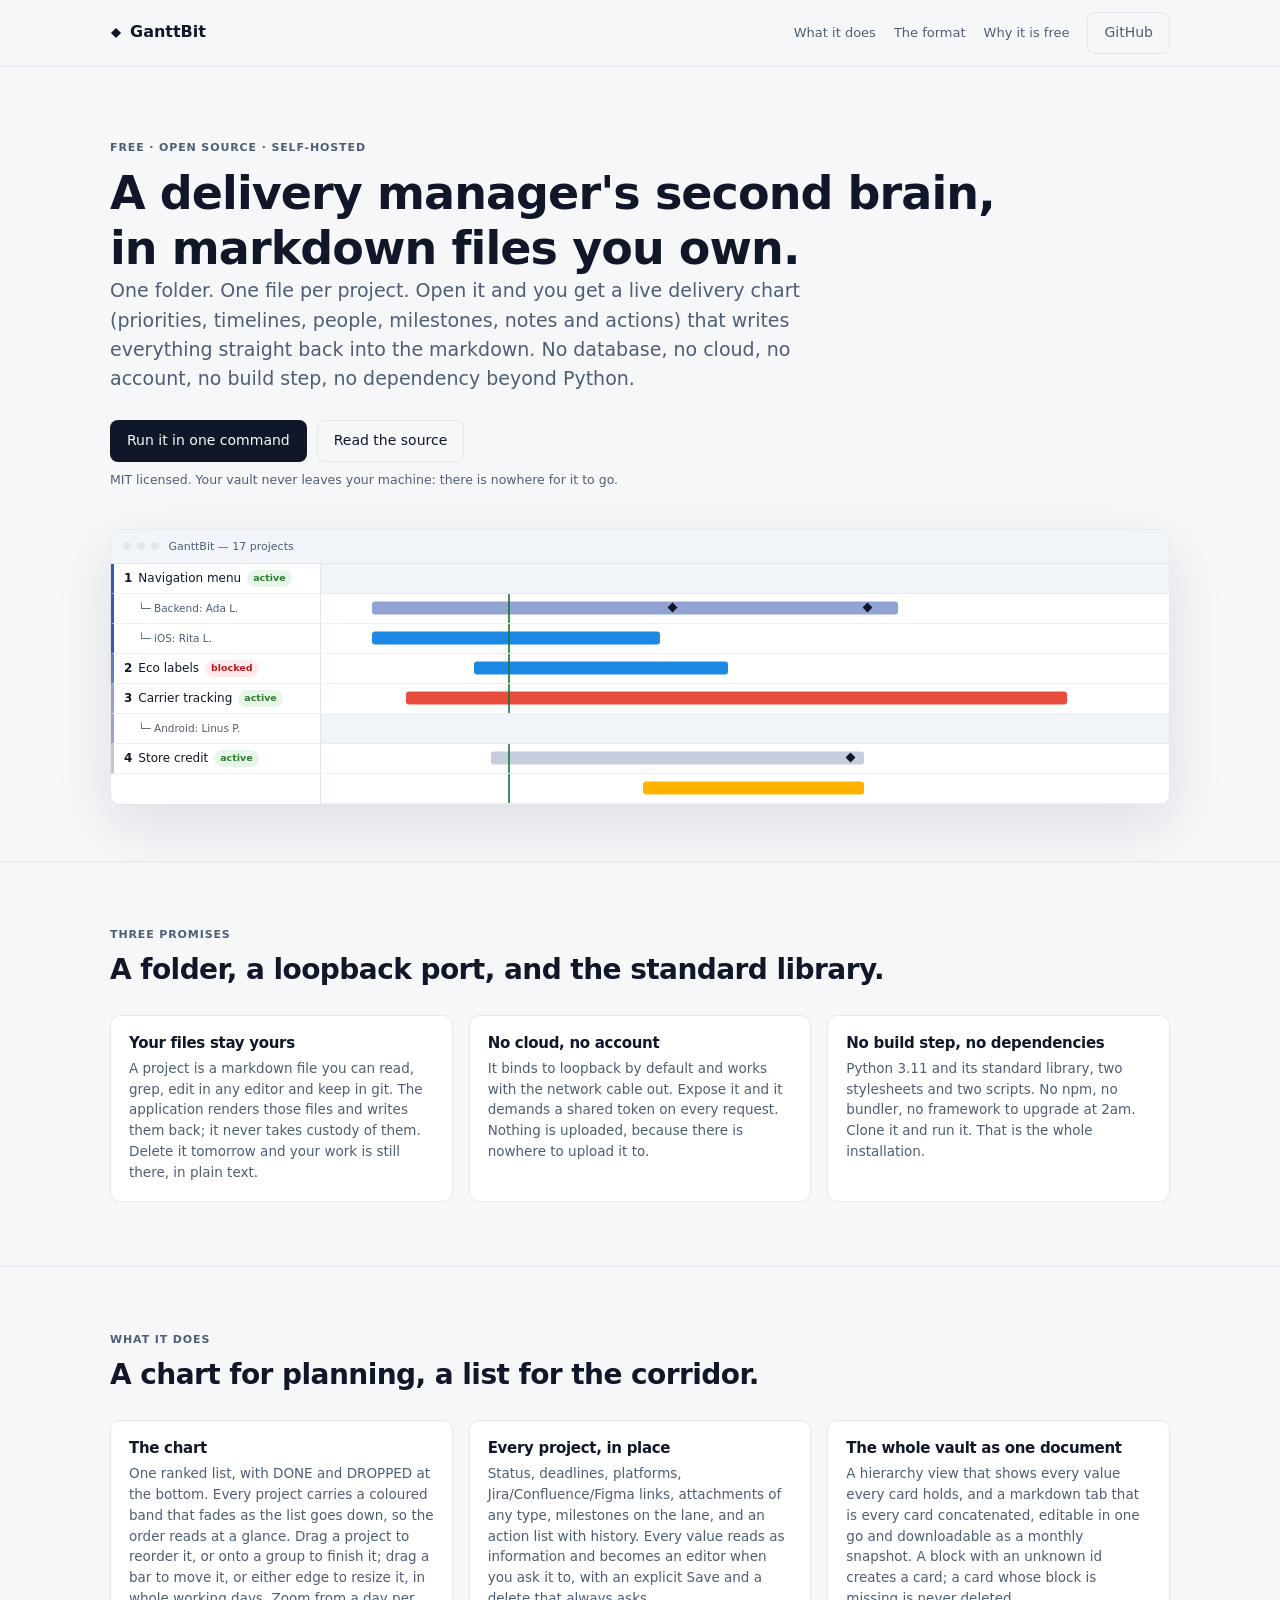
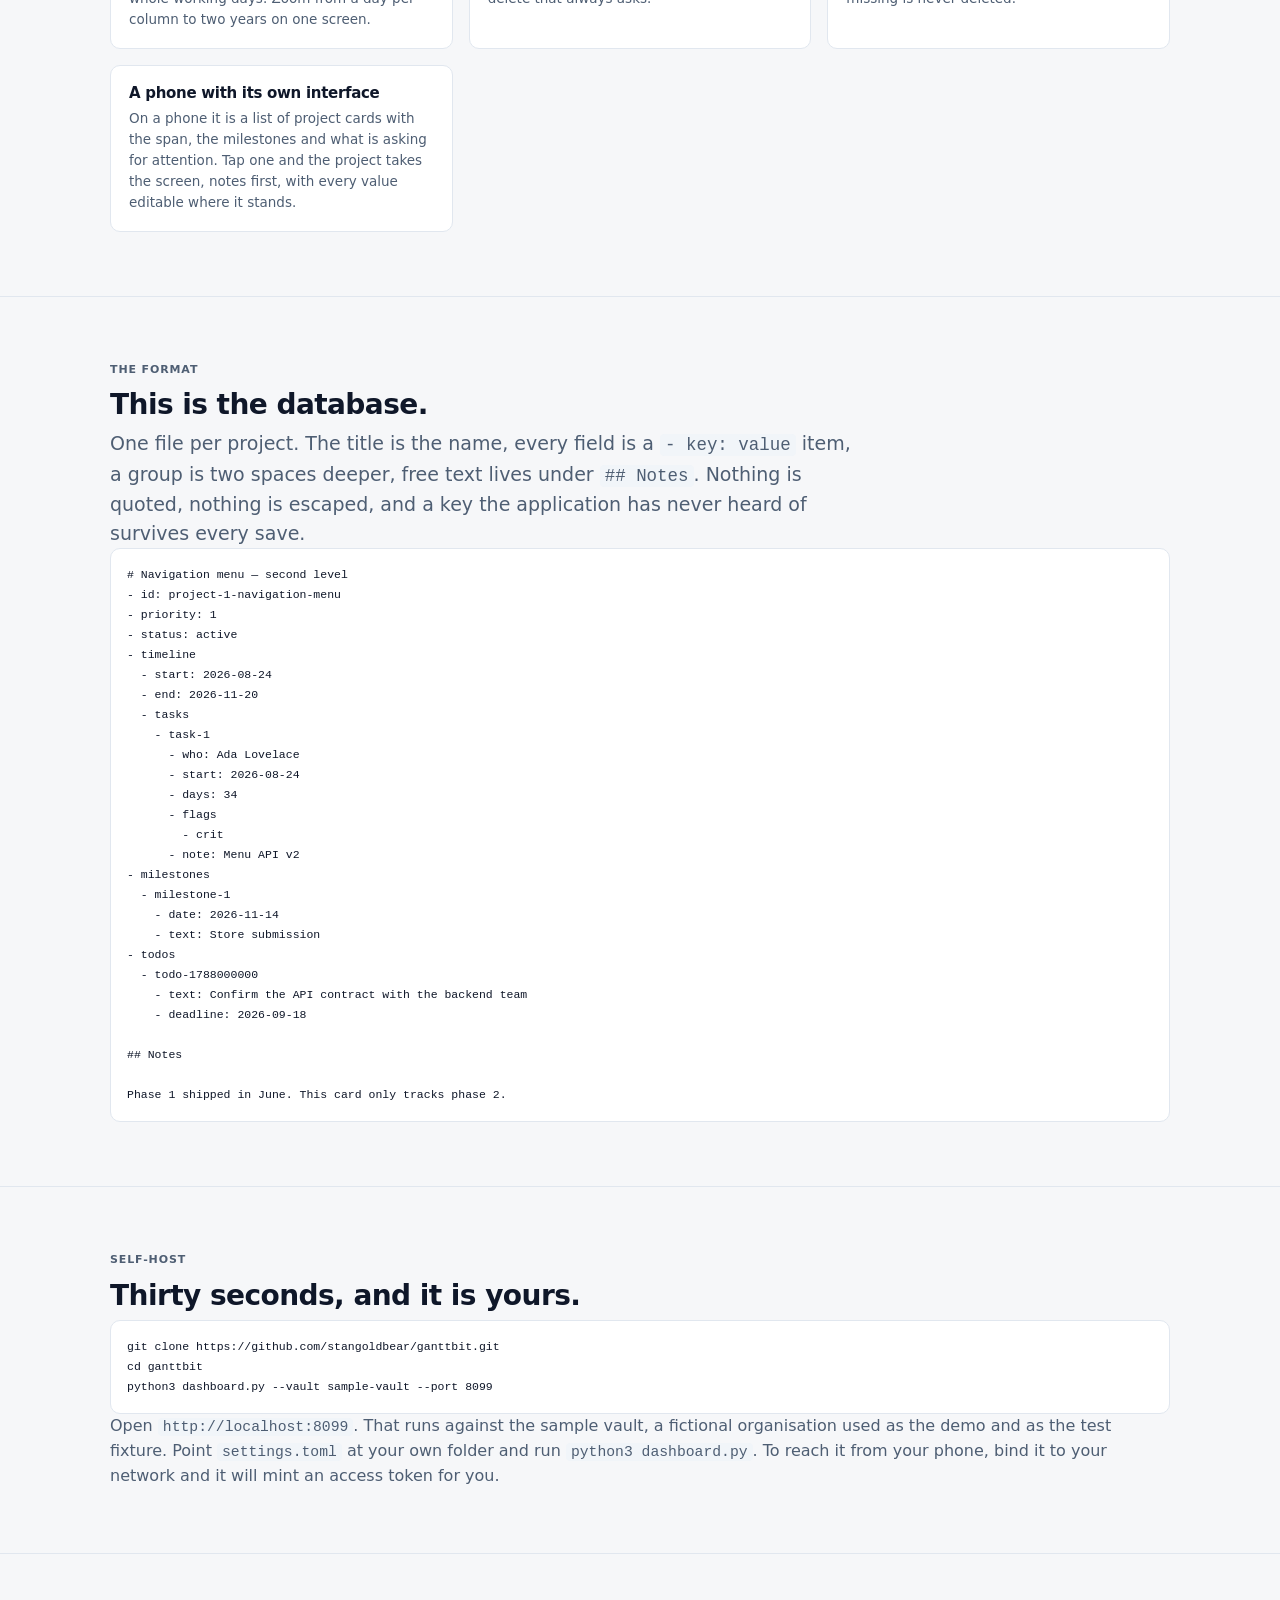
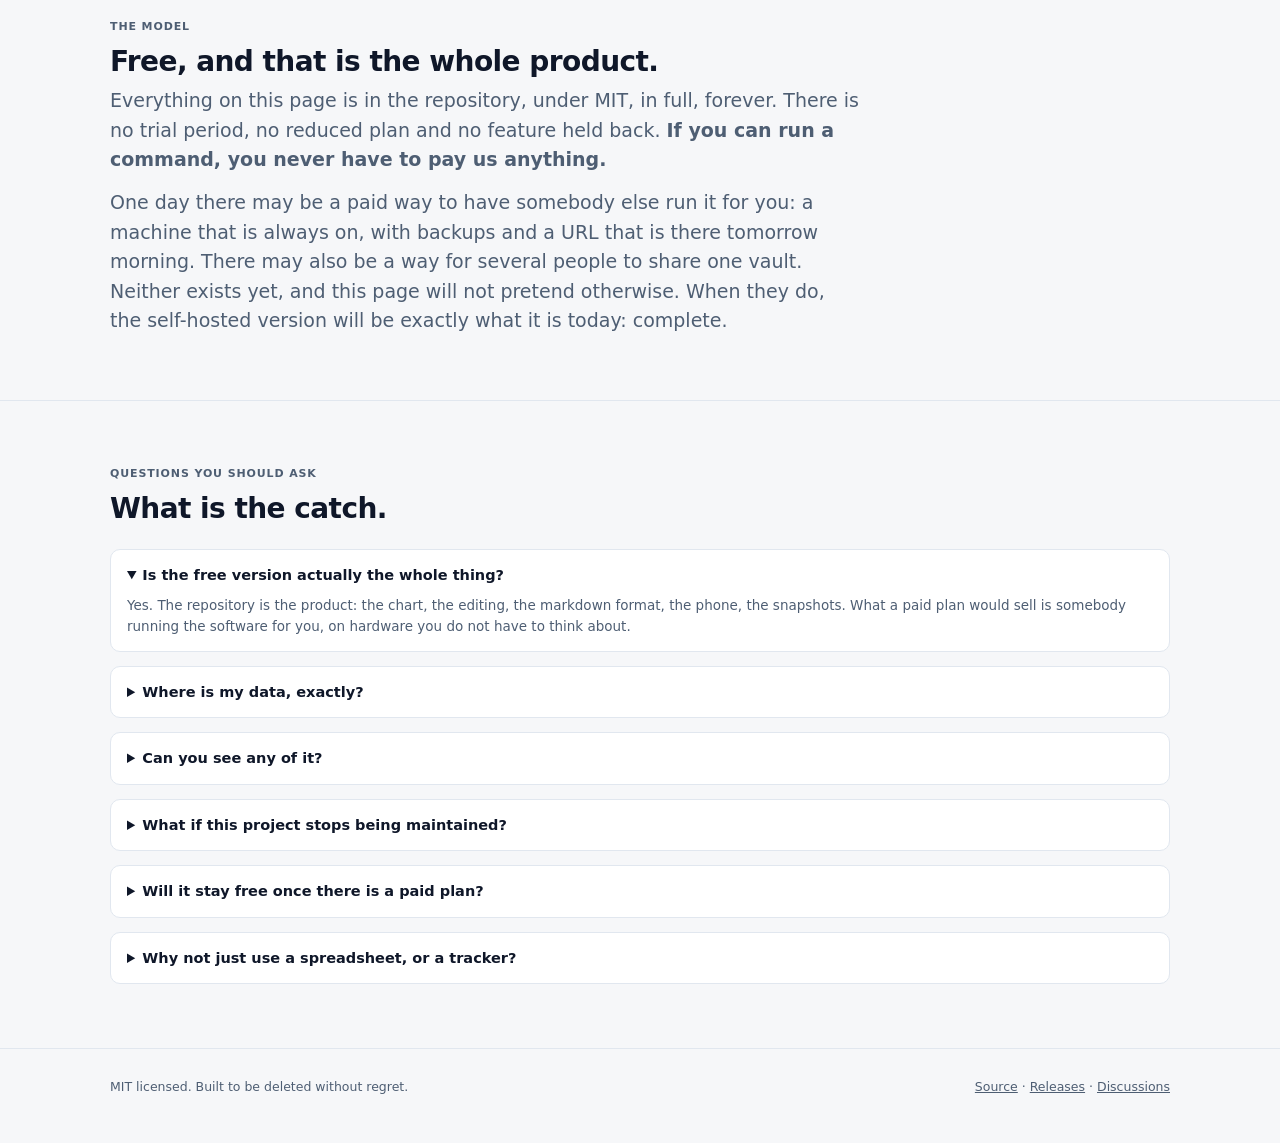
==== docs/index.html @ 482b63e5 "Release v1.0.0 First public release.  ### What it does  - Renders a vault of markdown project cards " ====
<!DOCTYPE html>
<html lang="en">
<head>
<meta charset="utf-8">
<meta name="viewport" content="width=device-width, initial-scale=1">
<title>GanttBit: a delivery manager's second brain, in markdown files you own</title>
<meta name="description" content="A local, dependency-free delivery control center: a folder of markdown cards rendered as an interactive Gantt chart, with notes, milestones and a phone that works. Free, open source, self-hostable.">
<meta name="theme-color" content="#f6f7f9" media="(prefers-color-scheme: light)">
<meta name="theme-color" content="#0b1220" media="(prefers-color-scheme: dark)">
<link rel="icon" href="data:image/svg+xml,%3Csvg xmlns='http://www.w3.org/2000/svg' viewBox='0 0 16 16'%3E%3Cpath fill='%23475569' d='M8 1.2 14.8 8 8 14.8 1.2 8Z'/%3E%3C/svg%3E">
<link rel="stylesheet" href="site.css">
<meta property="og:title" content="GanttBit">
<meta property="og:description" content="A folder of markdown files, rendered as a delivery chart. Yours, offline, free.">
<meta property="og:type" content="website">
</head>
<body>

<header class="top">
  <div class="wrap top__inner">
    <span class="mark">
      <svg viewBox="0 0 16 16" aria-hidden="true"><path d="M8 1.2 14.8 8 8 14.8 1.2 8Z"/></svg>
      GanttBit
    </span>
    <nav>
      <a href="#what">What it does</a>
      <a href="#format">The format</a>
      <a href="#model">Why it is free</a>
      <a class="btn btn--ghost" href="https://github.com/stangoldbear/ganttbit">GitHub</a>
    </nav>
  </div>
</header>

<main>

<section class="hero">
  <div class="wrap">
    <p class="eyebrow">Free · open source · self-hosted</p>
    <h1>A delivery manager's second brain,<br>in markdown files you own.</h1>
    <p class="lead">One folder. One file per project. Open it and you get a live
    delivery chart (priorities, timelines, people, milestones, notes and actions)
    that writes everything straight back into the markdown. No database, no
    cloud, no account, no build step, no dependency beyond Python.</p>

    <div class="hero__actions">
      <a class="btn btn--primary" href="#selfhost">Run it in one command</a>
      <a class="btn btn--ghost" href="https://github.com/stangoldbear/ganttbit">Read the source</a>
    </div>
    <p class="hero__note">MIT licensed. Your vault never leaves your machine:
    there is nowhere for it to go.</p>

    <div class="shot" aria-hidden="true">
      <div class="shot__bar"><span class="shot__dot"></span><span class="shot__dot"></span><span class="shot__dot"></span>
        &nbsp;GanttBit — 17 projects</div>
      <div class="shot__grid">
        <div class="shot__labels">
          <div class="shot__row" style="--rail:hsl(var(--band-1))"><strong>1</strong> Navigation menu <span class="pill pill--active">active</span></div>
          <div class="shot__row shot__row--sub" style="--rail:hsl(var(--band-1))">└─ Backend: Ada L.</div>
          <div class="shot__row shot__row--sub" style="--rail:hsl(var(--band-1))">└─ iOS: Rita L.</div>
          <div class="shot__row" style="--rail:hsl(var(--band-2))"><strong>2</strong> Eco labels <span class="pill pill--blocked">blocked</span></div>
          <div class="shot__row" style="--rail:hsl(var(--band-3))"><strong>3</strong> Carrier tracking <span class="pill pill--active">active</span></div>
          <div class="shot__row shot__row--sub" style="--rail:hsl(var(--band-3))">└─ Android: Linus P.</div>
          <div class="shot__row" style="--rail:hsl(var(--band-4))"><strong>4</strong> Store credit <span class="pill pill--active">active</span></div>
        </div>
        <div>
          <div class="shot__lane" style="background:hsl(var(--muted))"></div>
          <div class="shot__lane">
            <span class="shot__bar-piece" style="left:6%;width:62%;background:hsl(var(--band-1)/.55)"></span>
            <span class="shot__mark" style="left:41%"></span>
            <span class="shot__mark" style="left:64%"></span>
            <span class="shot__today" style="left:22%"></span>
          </div>
          <div class="shot__lane"><span class="shot__bar-piece" style="left:6%;width:34%;background:#1e88e5"></span><span class="shot__today" style="left:22%"></span></div>
          <div class="shot__lane"><span class="shot__bar-piece" style="left:18%;width:30%;background:#1e88e5"></span><span class="shot__today" style="left:22%"></span></div>
          <div class="shot__lane">
            <span class="shot__bar-piece" style="left:10%;width:78%;background:#e74c3c"></span>
            <span class="shot__today" style="left:22%"></span>
          </div>
          <div class="shot__lane" style="background:hsl(var(--muted))"></div>
          <div class="shot__lane">
            <span class="shot__bar-piece" style="left:20%;width:44%;background:hsl(var(--band-3)/.55)"></span>
            <span class="shot__mark" style="left:62%"></span>
            <span class="shot__today" style="left:22%"></span>
          </div>
          <div class="shot__lane"><span class="shot__bar-piece" style="left:38%;width:26%;background:#ffb300"></span><span class="shot__today" style="left:22%"></span></div>
        </div>
      </div>
    </div>
  </div>
</section>

<section id="what">
  <div class="wrap">
    <p class="eyebrow">Three promises</p>
    <h2>A folder, a loopback port, and the standard library.</h2>
    <div class="grid grid--3">
      <div class="card">
        <h3>Your files stay yours</h3>
        <p>A project is a markdown file you can read, grep, edit in any editor
        and keep in git. The application renders those files and writes them
        back; it never takes custody of them. Delete it tomorrow and your work
        is still there, in plain text.</p>
      </div>
      <div class="card">
        <h3>No cloud, no account</h3>
        <p>It binds to loopback by default and works with the network cable out.
        Expose it and it demands a shared token on every request. Nothing is
        uploaded, because there is nowhere to upload it to.</p>
      </div>
      <div class="card">
        <h3>No build step, no dependencies</h3>
        <p>Python 3.11 and its standard library, two stylesheets and two
        scripts. No npm, no bundler, no framework to upgrade at 2am. Clone it
        and run it. That is the whole installation.</p>
      </div>
    </div>
  </div>
</section>

<section>
  <div class="wrap">
    <p class="eyebrow">What it does</p>
    <h2>A chart for planning, a list for the corridor.</h2>
    <div class="grid grid--2">
      <div class="card">
        <h3>The chart</h3>
        <p>One ranked list, with DONE and DROPPED at the bottom. Every project
        carries a coloured band that fades as the list goes down, so the order
        reads at a glance. Drag a project to reorder it, or onto a group to
        finish it; drag a bar to move it, or either edge to resize it, in whole
        working days. Zoom from a day per column to two years on one screen.</p>
      </div>
      <div class="card">
        <h3>Every project, in place</h3>
        <p>Status, deadlines, platforms, Jira/Confluence/Figma links,
        attachments of any type, milestones on the lane, and an action list with
        history. Every value reads as information and becomes an editor when
        you ask it to, with an explicit Save and a delete that always asks.</p>
      </div>
      <div class="card">
        <h3>The whole vault as one document</h3>
        <p>A hierarchy view that shows every value every card holds, and a
        markdown tab that is every card concatenated, editable in one go and
        downloadable as a monthly snapshot. A block with an unknown id creates a
        card; a card whose block is missing is never deleted.</p>
      </div>
      <div class="card">
        <h3>A phone with its own interface</h3>
        <p>On a phone it is a list of project cards with the span, the
        milestones and what is asking for attention. Tap one and the project
        takes the screen, notes first, with every value editable where it
        stands.</p>
      </div>
    </div>
  </div>
</section>

<section id="format">
  <div class="wrap">
    <p class="eyebrow">The format</p>
    <h2>This is the database.</h2>
    <p class="lead">One file per project. The title is the name, every field is
    a <code>- key: value</code> item, a group is two spaces deeper, free text
    lives under <code>## Notes</code>. Nothing is quoted, nothing is escaped,
    and a key the application has never heard of survives every save.</p>
<pre><code># Navigation menu — second level
- id: project-1-navigation-menu
- priority: 1
- status: active
- timeline
  - start: 2026-08-24
  - end: 2026-11-20
  - tasks
    - task-1
      - who: Ada Lovelace
      - start: 2026-08-24
      - days: 34
      - flags
        - crit
      - note: Menu API v2
- milestones
  - milestone-1
    - date: 2026-11-14
    - text: Store submission
- todos
  - todo-1788000000
    - text: Confirm the API contract with the backend team
    - deadline: 2026-09-18

## Notes

Phase 1 shipped in June. This card only tracks phase 2.</code></pre>
  </div>
</section>

<section id="selfhost">
  <div class="wrap">
    <p class="eyebrow">Self-host</p>
    <h2>Thirty seconds, and it is yours.</h2>
<pre><code>git clone https://github.com/stangoldbear/ganttbit.git
cd ganttbit
python3 dashboard.py --vault sample-vault --port 8099</code></pre>
    <p>Open <code>http://localhost:8099</code>. That runs against the sample
    vault, a fictional organisation used as the demo and as the test fixture.
    Point <code>settings.toml</code> at your own folder and run
    <code>python3 dashboard.py</code>. To reach it from your phone, bind it to
    your network and it will mint an access token for you.</p>
  </div>
</section>

<section id="model">
  <div class="wrap">
    <p class="eyebrow">The model</p>
    <h2>Free, and that is the whole product.</h2>
    <p class="lead">Everything on this page is in the repository, under MIT, in
    full, forever. There is no trial period, no reduced plan and no feature
    held back. <strong>If you can run a command, you never have to pay us
    anything.</strong></p>
    <p class="lead" style="margin-top:14px">One day there may be a paid way to
    have somebody else run it for you: a machine that is always on, with
    backups and a URL that is there tomorrow morning. There may also be a way
    for several people to share one vault. Neither exists yet, and this page
    will not pretend otherwise. When they do, the self-hosted version will be
    exactly what it is today: complete.</p>
  </div>
</section>

<section>
  <div class="wrap">
    <p class="eyebrow">Questions you should ask</p>
    <h2>What is the catch.</h2>
    <div class="faq">
      <details open>
        <summary>Is the free version actually the whole thing?</summary>
        <p>Yes. The repository is the product: the chart, the editing, the
        markdown format, the phone, the snapshots. What a paid plan would sell
        is somebody running the software for you, on hardware you do not have
        to think about.</p>
      </details>
      <details>
        <summary>Where is my data, exactly?</summary>
        <p>In the folder you pointed the application at, as markdown files, one
        per project, with attachments beside them. There is no database and no
        hidden index. Back it up by copying a folder; version it by committing
        one.</p>
      </details>
      <details>
        <summary>Can you see any of it?</summary>
        <p>No. The self-hosted application makes no outbound request of any
        kind: it has a content security policy that forbids one and no
        telemetry to send. On the hosted plan we would hold your files the way
        any host does, and you can leave with them at any time.</p>
      </details>
      <details>
        <summary>What if this project stops being maintained?</summary>
        <p>You keep a working copy of a program with no dependencies and no
        build step, and a vault of plain markdown that any editor can open. The
        worst case is a folder of files that outlives the software, which is
        why the format is what it is.</p>
      </details>
      <details>
        <summary>Will it stay free once there is a paid plan?</summary>
        <p>The application stays exactly as it is: MIT, complete, self-hostable.
        Anything paid would be somebody running it for you, or several people
        sharing one vault. Features already in your copy stay in it.</p>
      </details>
      <details>
        <summary>Why not just use a spreadsheet, or a tracker?</summary>
        <p>Because a spreadsheet does not draw a delivery plan, and a tracker
        owns your data, charges per seat and still cannot tell you what is
        blocked this week without four clicks. This is one screen, built for
        one person who has to answer that question all day.</p>
      </details>
    </div>
  </div>
</section>

</main>

<footer class="bottom">
  <div class="wrap" style="display:flex;gap:14px;justify-content:space-between;flex-wrap:wrap">
    <span>MIT licensed. Built to be deleted without regret.</span>
    <span>
      <a href="https://github.com/stangoldbear/ganttbit">Source</a> ·
      <a href="https://github.com/stangoldbear/ganttbit/releases">Releases</a> ·
      <a href="https://github.com/stangoldbear/ganttbit/discussions">Discussions</a>
    </span>
  </div>
</footer>

</body>
</html>
---- docs/site.css ----
/* ============================================================================
   GanttBit: the public page.

   The same vocabulary as the application: the shadcn tokens it was ported onto,
   the same diamond, light and dark by the system preference. A landing page
   that looks like the thing it is selling is the cheapest honest signal there
   is, and the only one this page makes.
   ========================================================================== */

:root {
  --background: 210 20% 97%;
  --foreground: 222 47% 11%;
  --card: 0 0% 100%;
  --muted: 210 40% 96%;
  --muted-foreground: 215 19% 38%;
  --border: 214 32% 91%;
  --primary: 222 47% 11%;
  --primary-foreground: 210 40% 98%;
  --accent: 210 40% 94%;
  --today: 142 69% 27%;
  /* The priority ramp: one hue, fading down the list. The application solves
     these against whichever theme is on; the page only has to show the idea. */
  --band-1: 223 53% 45%;
  --band-2: 223 40% 57%;
  --band-3: 223 26% 68%;
  --band-4: 223 12% 79%;
  --radius: 10px;
  --font-sans: system-ui, -apple-system, 'Segoe UI', Roboto, sans-serif;
  --font-mono: ui-monospace, 'SF Mono', Menlo, Consolas, monospace;
}

@media (prefers-color-scheme: dark) {
  :root {
    --background: 222 47% 7%;
    --foreground: 210 40% 96%;
    --card: 222 44% 10%;
    --muted: 217 33% 15%;
    --muted-foreground: 215 20% 70%;
    --border: 217 33% 20%;
    --primary: 210 40% 96%;
    --primary-foreground: 222 47% 11%;
    --accent: 217 33% 20%;
    --today: 142 55% 42%;
  }
}

* { box-sizing: border-box; margin: 0; padding: 0; }

body {
  font-family: var(--font-sans);
  background: hsl(var(--background));
  color: hsl(var(--foreground));
  line-height: 1.55;
  -webkit-font-smoothing: antialiased;
}

.wrap { width: min(1060px, 100% - 40px); margin: 0 auto; }
section { padding: 64px 0; border-top: 1px solid hsl(var(--border)); }
section:first-of-type { border-top: none; }

h1, h2, h3 { line-height: 1.2; letter-spacing: -.02em; }
h1 { font-size: clamp(32px, 5vw, 46px); font-weight: 600; }
h2 { font-size: clamp(22px, 3vw, 28px); font-weight: 600; margin-bottom: 8px; }
h3 { font-size: 15px; font-weight: 600; }
p { color: hsl(var(--muted-foreground)); }
.lead { font-size: clamp(16px, 2vw, 19px); max-width: 62ch; }
.eyebrow {
  font-size: 11px; font-weight: 600; text-transform: uppercase; letter-spacing: .08em;
  color: hsl(var(--muted-foreground)); margin-bottom: 10px;
}

/* ─── Header ─────────────────────────────────────────────────────────────── */
header.top {
  position: sticky; top: 0; z-index: 5;
  background: hsl(var(--background) / .88); backdrop-filter: blur(8px);
  border-bottom: 1px solid hsl(var(--border));
}
.top__inner { display: flex; align-items: center; justify-content: space-between; padding: 12px 0; }
.mark { display: flex; align-items: center; gap: 8px; font-weight: 600; }
.mark svg { width: 12px; height: 12px; fill: currentColor; }
.top nav { display: flex; align-items: center; gap: 18px; font-size: 13px; }
.top nav a { color: hsl(var(--muted-foreground)); text-decoration: none; }
.top nav a:hover { color: hsl(var(--foreground)); }

/* ─── Buttons ────────────────────────────────────────────────────────────── */
.btn {
  display: inline-flex; align-items: center; gap: 8px;
  padding: 9px 16px; border-radius: 8px; border: 1px solid transparent;
  font-size: 14px; font-weight: 500; text-decoration: none; cursor: pointer;
}
.btn--primary { background: hsl(var(--primary)); color: hsl(var(--primary-foreground)); }
.btn--ghost { border-color: hsl(var(--border)); color: hsl(var(--foreground)); }
.btn--ghost:hover { background: hsl(var(--accent)); }

/* ─── Hero ───────────────────────────────────────────────────────────────── */
.hero { padding: 72px 0 56px; }
.hero__actions { display: flex; gap: 10px; flex-wrap: wrap; margin: 26px 0 8px; }
.hero__note { font-size: 12.5px; color: hsl(var(--muted-foreground)); }

/* A miniature of the interface, drawn rather than photographed: no screenshot
   to go stale, and it is the same design language either way. */
.shot {
  margin-top: 40px; background: hsl(var(--card));
  border: 1px solid hsl(var(--border)); border-radius: var(--radius);
  overflow: hidden; box-shadow: 0 20px 60px hsl(222 47% 11% / .10);
}
.shot__bar {
  display: flex; align-items: center; gap: 6px; padding: 8px 12px;
  border-bottom: 1px solid hsl(var(--border)); background: hsl(var(--muted));
  font-size: 11px; color: hsl(var(--muted-foreground));
}
.shot__dot { width: 8px; height: 8px; border-radius: 999px; background: hsl(var(--border)); }
.shot__grid { display: grid; grid-template-columns: 210px 1fr; }
.shot__labels { border-right: 1px solid hsl(var(--border)); }
.shot__lane { position: relative; border-bottom: 1px solid hsl(var(--border) / .6); height: 30px; }
.shot__row {
  display: flex; align-items: center; gap: 6px; height: 30px; padding: 0 10px;
  border-bottom: 1px solid hsl(var(--border) / .6); font-size: 12px;
  border-left: 3px solid var(--rail, transparent);
}
.shot__row--group {
  background: hsl(var(--muted)); font-size: 10px; font-weight: 600;
  text-transform: uppercase; letter-spacing: .05em; color: hsl(var(--muted-foreground));
}
.shot__row--sub { font-size: 10.5px; color: hsl(var(--muted-foreground)); padding-left: 24px; }
.shot__bar-piece {
  position: absolute; top: 50%; transform: translateY(-50%);
  height: 13px; border-radius: 3px;
}
.shot__mark {
  position: absolute; top: 50%; width: 7px; height: 7px; margin-top: -4px;
  background: hsl(var(--foreground)); transform: rotate(45deg);
}
.shot__today { position: absolute; top: 0; bottom: 0; width: 2px; background: hsl(var(--today) / .8); }
.pill {
  font-size: 9.5px; font-weight: 600; padding: 1px 6px; border-radius: 999px;
  background: hsl(var(--muted)); color: hsl(var(--muted-foreground));
}
.pill--active { background: #e8f5e9; color: #2e7d32; }
.pill--blocked { background: #ffebee; color: #b71c1c; }

/* ─── Grids ──────────────────────────────────────────────────────────────── */
.grid { display: grid; gap: 16px; margin-top: 28px; }
.grid--3 { grid-template-columns: repeat(auto-fit, minmax(260px, 1fr)); }
.grid--2 { grid-template-columns: repeat(auto-fit, minmax(320px, 1fr)); }
.card {
  background: hsl(var(--card)); border: 1px solid hsl(var(--border));
  border-radius: var(--radius); padding: 18px;
}
.card h3 { margin-bottom: 6px; }
.card p { font-size: 13.5px; }

pre {
  background: hsl(var(--card)); border: 1px solid hsl(var(--border));
  border-radius: var(--radius); padding: 16px; overflow-x: auto;
  font-family: var(--font-mono); font-size: 12.5px; line-height: 1.6;
  color: hsl(var(--foreground));
}
code { font-family: var(--font-mono); font-size: .92em; }
p code { background: hsl(var(--muted)); padding: 1px 5px; border-radius: 4px; }

/* ─── Plans ──────────────────────────────────────────────────────────────── */
.plan { display: flex; flex-direction: column; }
.plan--main { border-color: hsl(var(--foreground) / .35); }
.plan__price { font-size: 28px; font-weight: 600; letter-spacing: -.02em; margin: 10px 0 2px; }
.plan__price small { font-size: 13px; font-weight: 400; color: hsl(var(--muted-foreground)); }
.plan ul { list-style: none; margin: 14px 0 18px; display: grid; gap: 7px; }
.plan li { font-size: 13.5px; color: hsl(var(--muted-foreground)); padding-left: 18px; position: relative; }
.plan li::before {
  content: ''; position: absolute; left: 3px; top: 8px;
  width: 6px; height: 6px; background: hsl(var(--foreground)); transform: rotate(45deg);
}
.plan .btn { margin-top: auto; justify-content: center; }
.badge-soon {
  font-size: 10px; font-weight: 600; text-transform: uppercase; letter-spacing: .06em;
  padding: 2px 7px; border-radius: 999px; border: 1px solid hsl(var(--border));
  color: hsl(var(--muted-foreground));
}

.faq { display: grid; gap: 14px; margin-top: 24px; }
.faq details {
  background: hsl(var(--card)); border: 1px solid hsl(var(--border));
  border-radius: var(--radius); padding: 14px 16px;
}
.faq summary { font-weight: 600; font-size: 14.5px; cursor: pointer; }
.faq p { font-size: 13.5px; margin-top: 8px; }

footer.bottom {
  border-top: 1px solid hsl(var(--border)); padding: 28px 0 48px;
  font-size: 12.5px; color: hsl(var(--muted-foreground));
  display: flex; gap: 14px; justify-content: space-between; flex-wrap: wrap;
}
footer.bottom a { color: inherit; }

@media (max-width: 720px) {
  section { padding: 44px 0; }
  .shot__grid { grid-template-columns: 130px 1fr; }
  .top nav a:not(.btn) { display: none; }
}
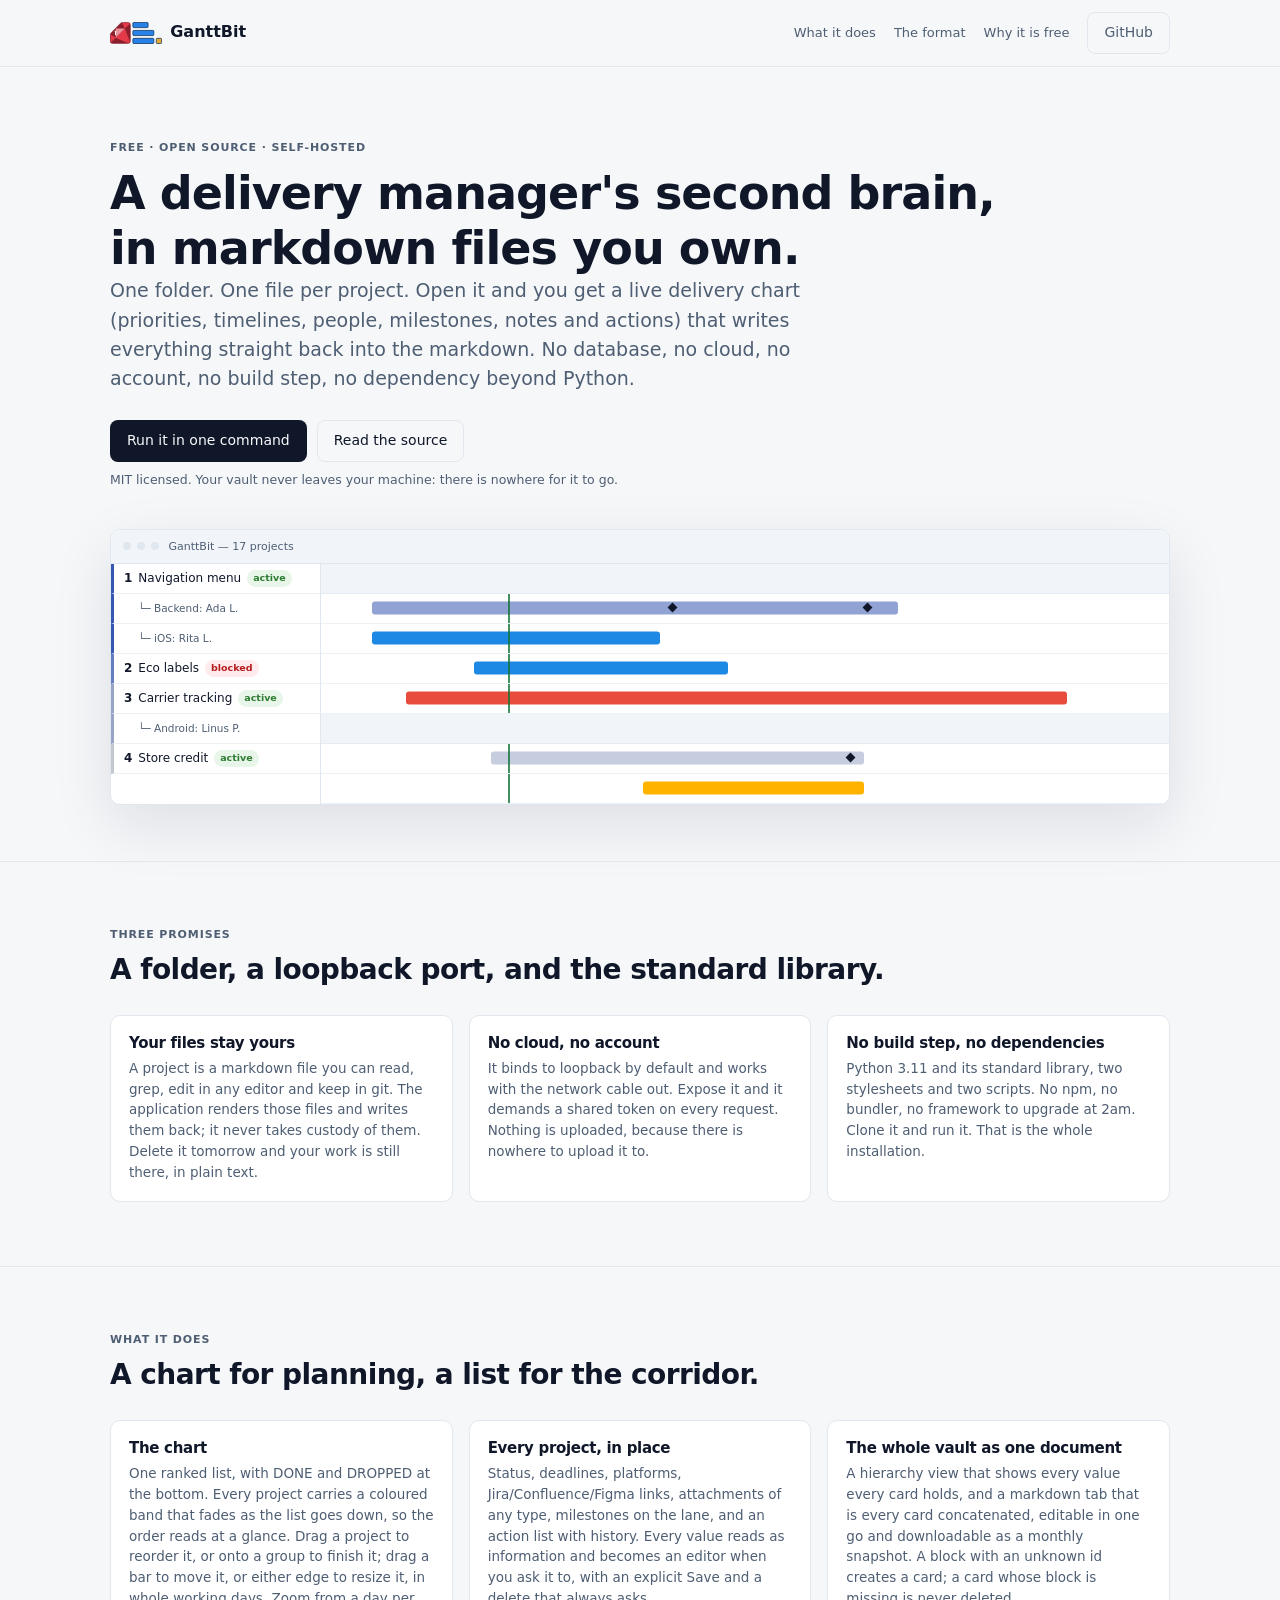
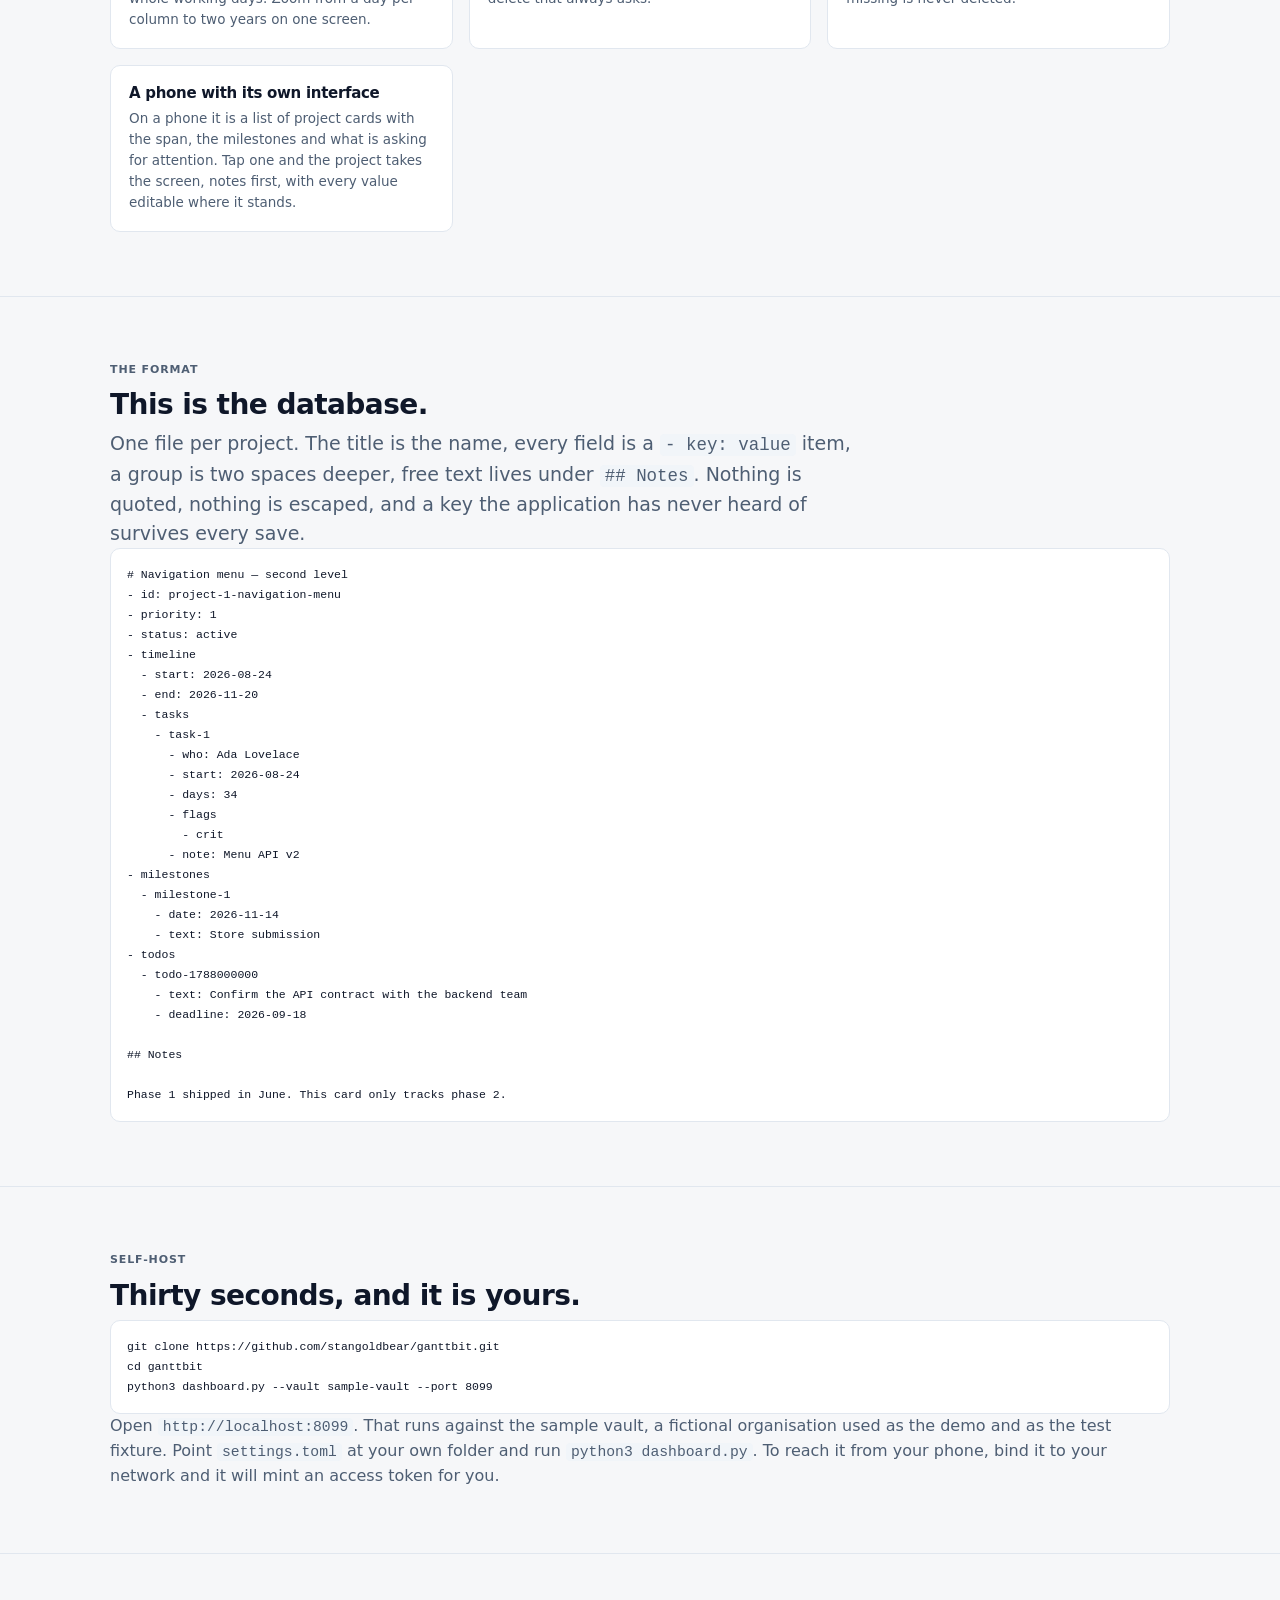
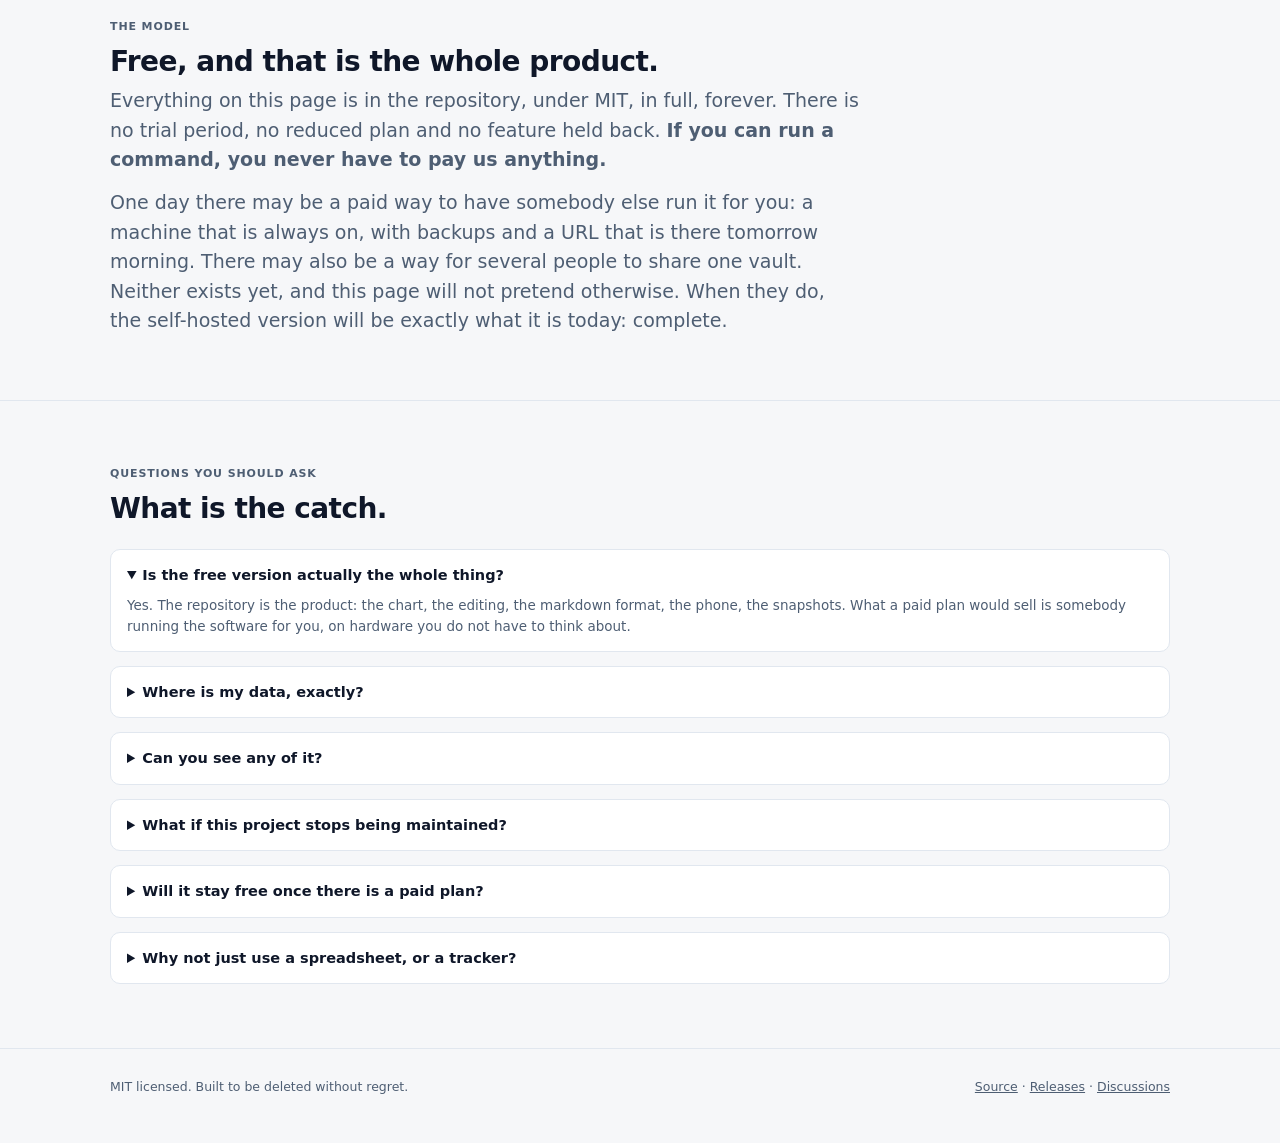
==== commit 484ff730: "Release v1.1.0 - A project can be created from the interface. *New project* in the header,   and bes" ====
--- a/docs/index.html
+++ b/docs/index.html
@@ -7,7 +7,7 @@
 <meta name="description" content="A local, dependency-free delivery control center: a folder of markdown cards rendered as an interactive Gantt chart, with notes, milestones and a phone that works. Free, open source, self-hostable.">
 <meta name="theme-color" content="#f6f7f9" media="(prefers-color-scheme: light)">
 <meta name="theme-color" content="#0b1220" media="(prefers-color-scheme: dark)">
-<link rel="icon" href="data:image/svg+xml,%3Csvg xmlns='http://www.w3.org/2000/svg' viewBox='0 0 16 16'%3E%3Cpath fill='%23475569' d='M8 1.2 14.8 8 8 14.8 1.2 8Z'/%3E%3C/svg%3E">
+<link rel="icon" href="icon.svg">
 <link rel="stylesheet" href="site.css">
 <meta property="og:title" content="GanttBit">
 <meta property="og:description" content="A folder of markdown files, rendered as a delivery chart. Yours, offline, free.">
@@ -18,7 +18,7 @@
 <header class="top">
   <div class="wrap top__inner">
     <span class="mark">
-      <svg viewBox="0 0 16 16" aria-hidden="true"><path d="M8 1.2 14.8 8 8 14.8 1.2 8Z"/></svg>
+      <img src="logo.svg" alt="">
       GanttBit
     </span>
     <nav>
--- a/docs/site.css
+++ b/docs/site.css
@@ -77,7 +77,7 @@
 }
 .top__inner { display: flex; align-items: center; justify-content: space-between; padding: 12px 0; }
 .mark { display: flex; align-items: center; gap: 8px; font-weight: 600; }
-.mark svg { width: 12px; height: 12px; fill: currentColor; }
+.mark img { height: 22px; width: auto; }
 .top nav { display: flex; align-items: center; gap: 18px; font-size: 13px; }
 .top nav a { color: hsl(var(--muted-foreground)); text-decoration: none; }
 .top nav a:hover { color: hsl(var(--foreground)); }
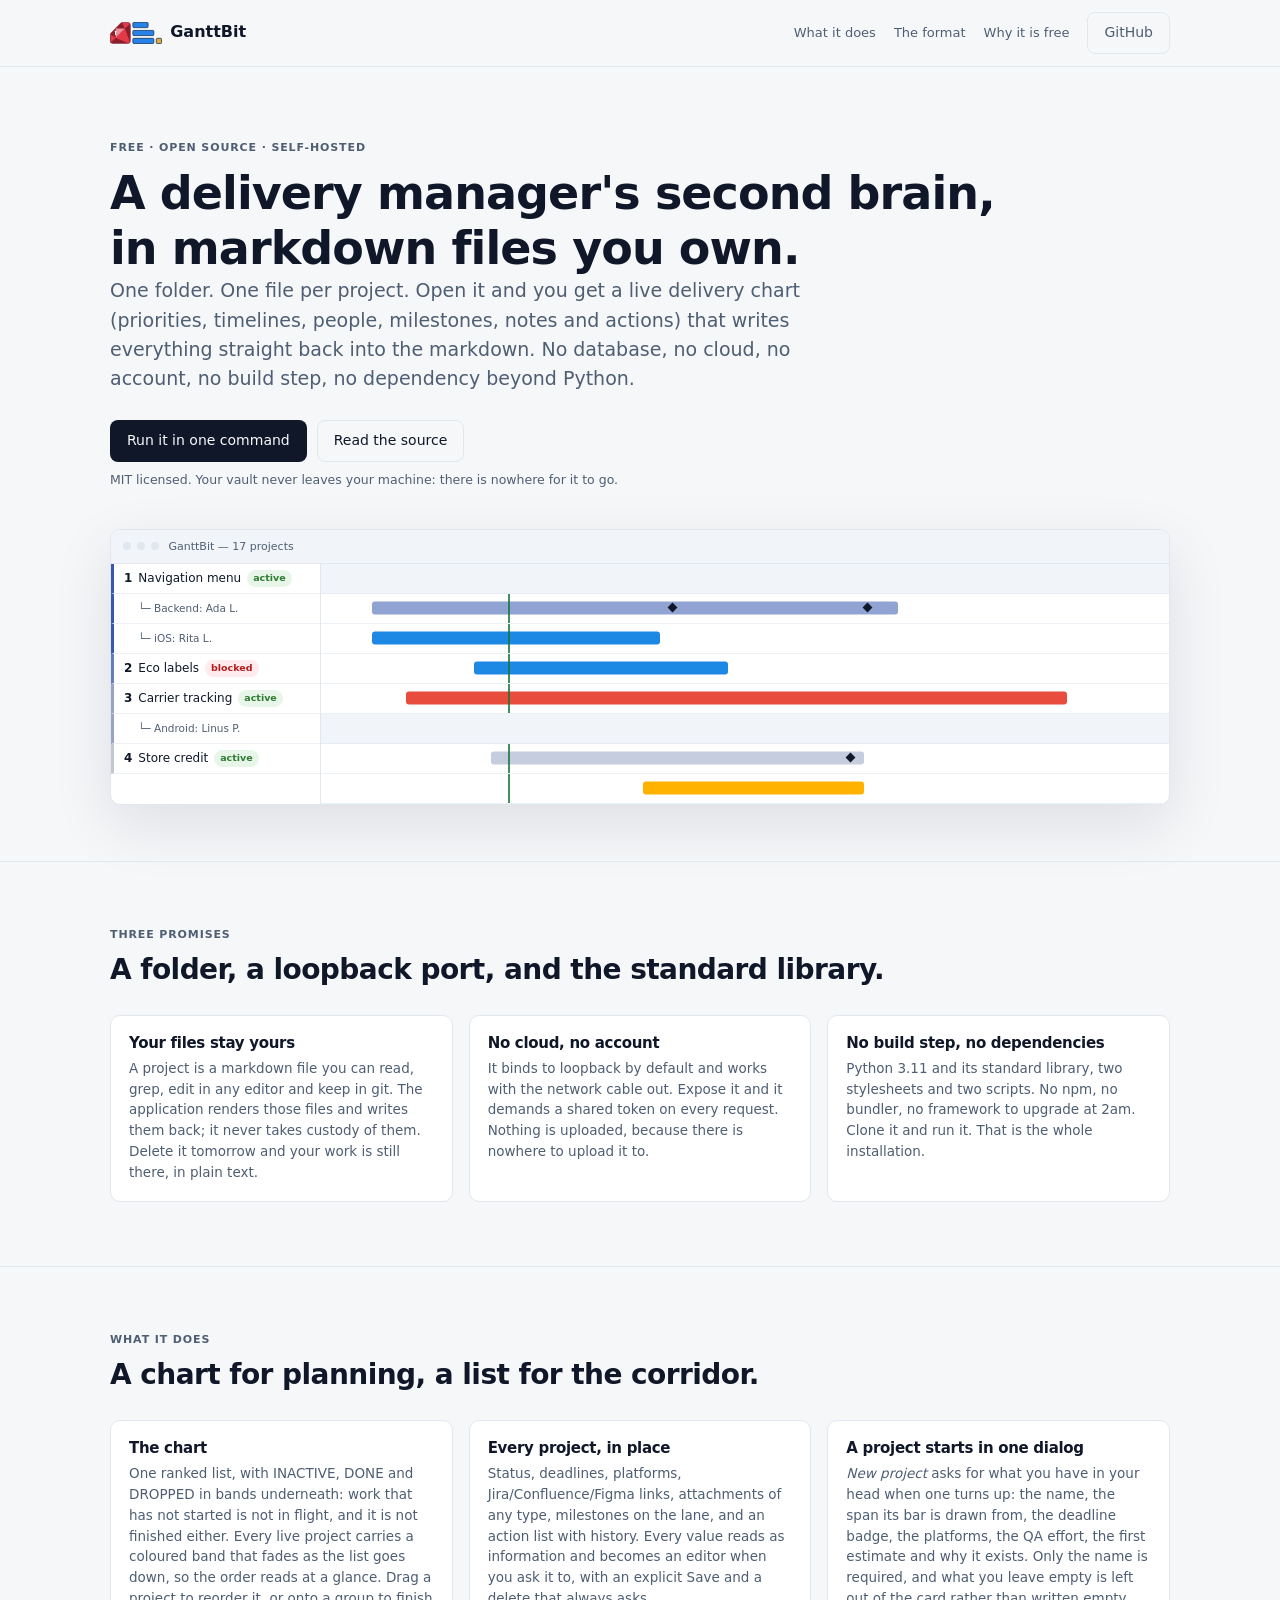
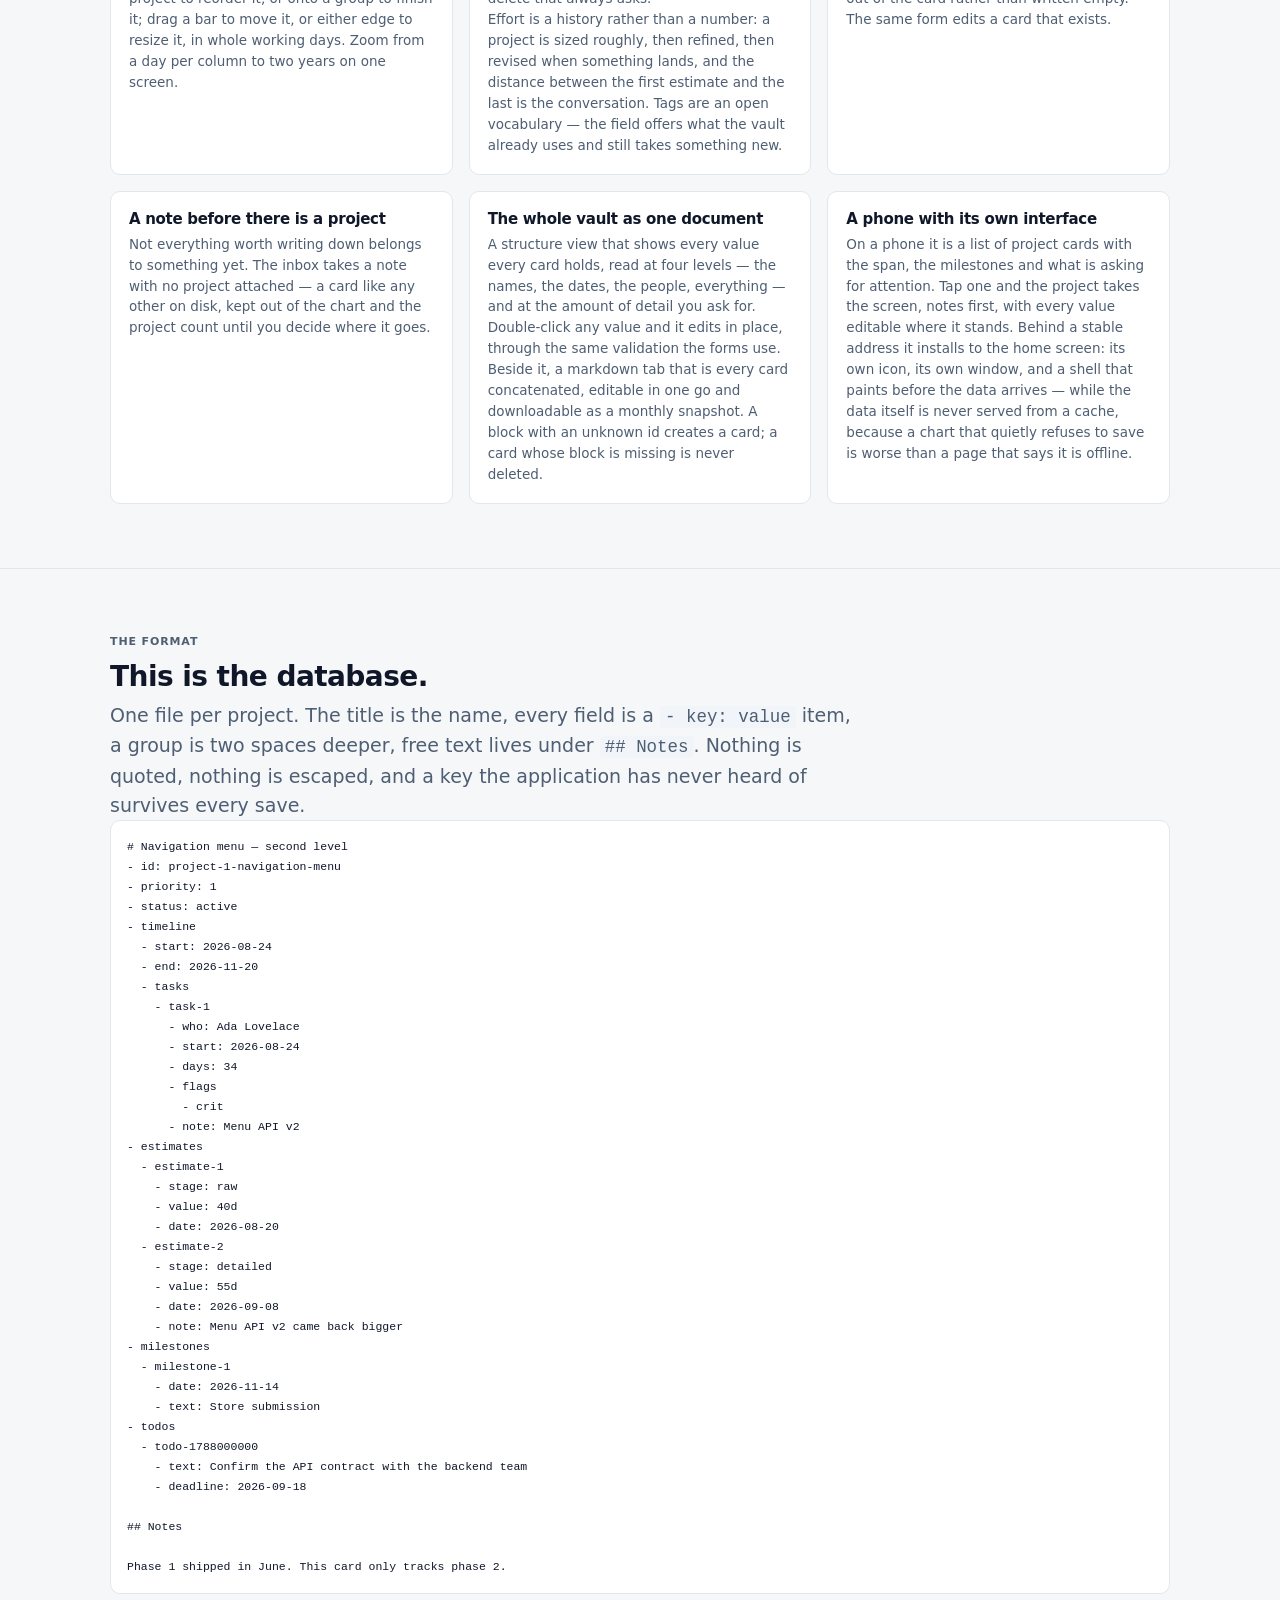
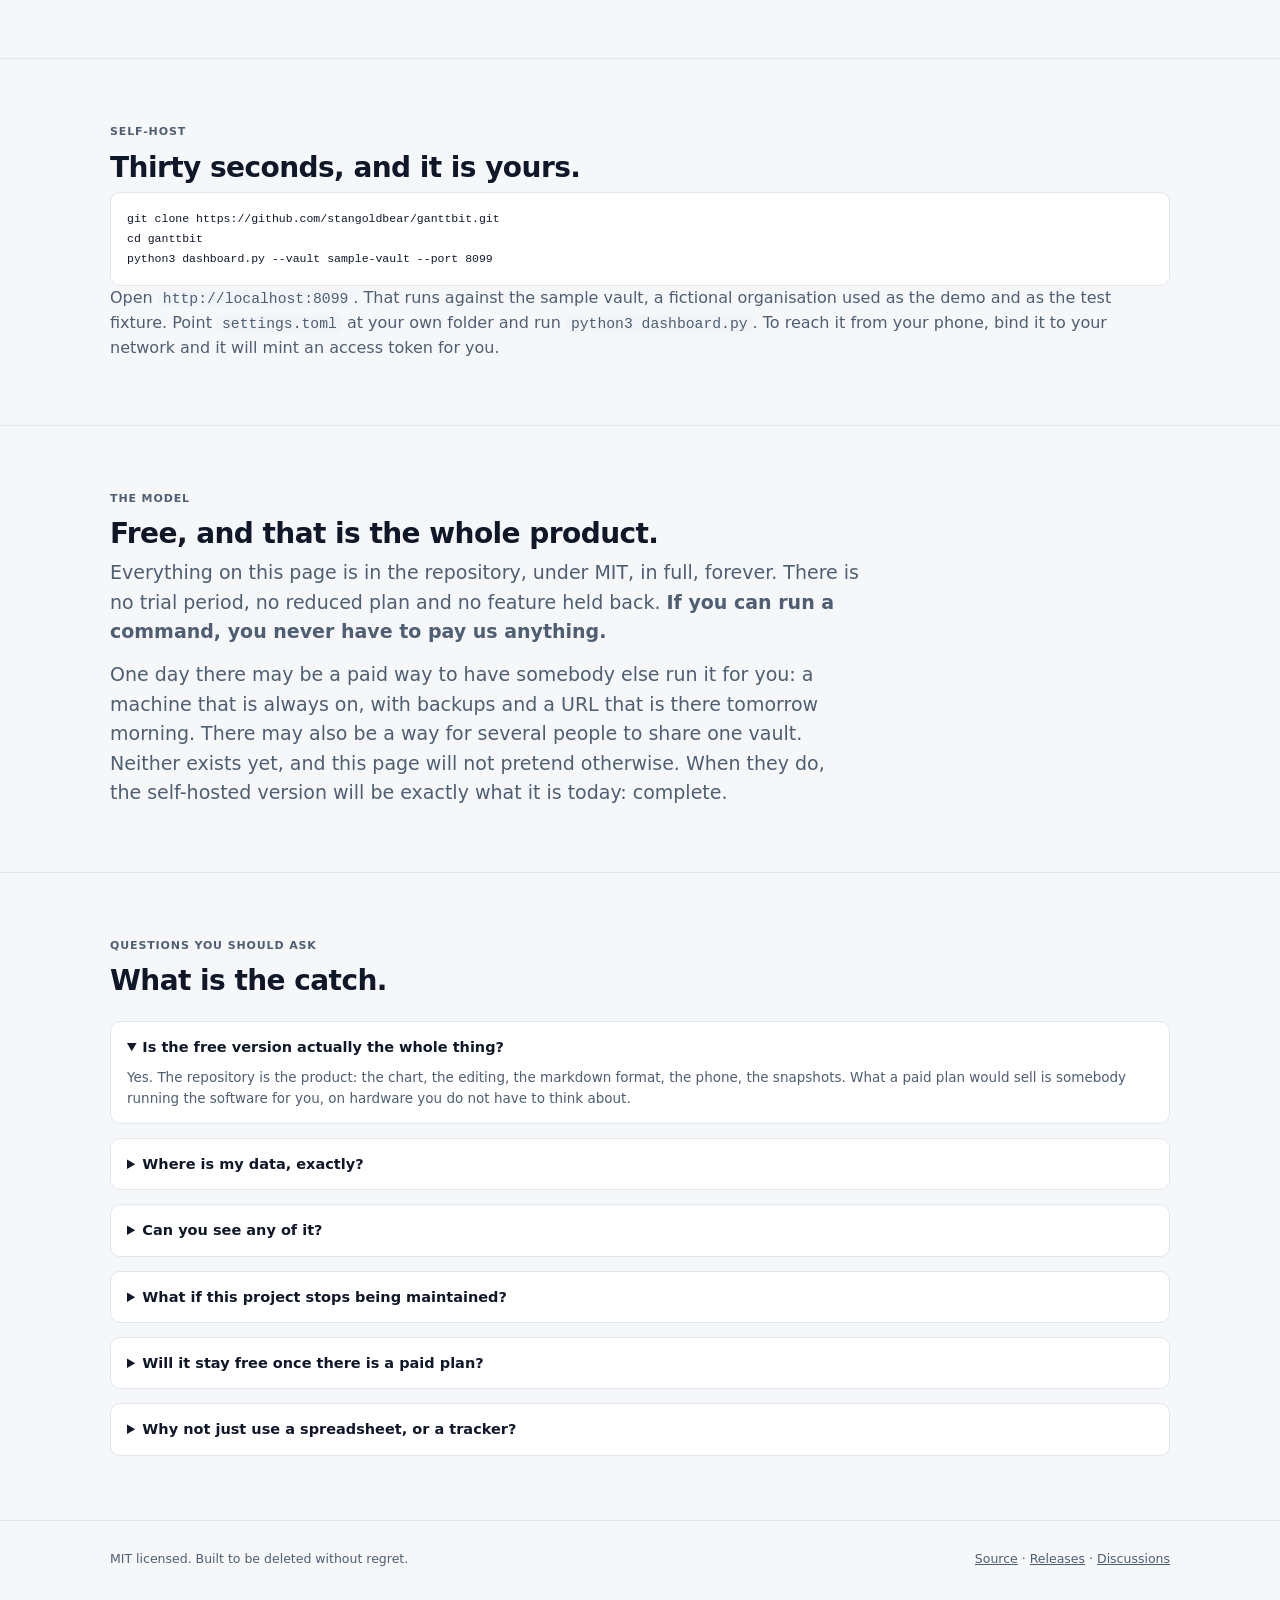
==== commit e1ee078d: "Release v1.3.0 ### Fixed  - A project whose bar is declared as a start and a count of working days  " ====
--- a/docs/index.html
+++ b/docs/index.html
@@ -123,11 +123,13 @@
     <div class="grid grid--2">
       <div class="card">
         <h3>The chart</h3>
-        <p>One ranked list, with DONE and DROPPED at the bottom. Every project
-        carries a coloured band that fades as the list goes down, so the order
-        reads at a glance. Drag a project to reorder it, or onto a group to
-        finish it; drag a bar to move it, or either edge to resize it, in whole
-        working days. Zoom from a day per column to two years on one screen.</p>
+        <p>One ranked list, with INACTIVE, DONE and DROPPED in bands underneath:
+        work that has not started is not in flight, and it is not finished
+        either. Every live project carries a coloured band that fades as the
+        list goes down, so the order reads at a glance. Drag a project to
+        reorder it, or onto a group to finish it; drag a bar to move it, or
+        either edge to resize it, in whole working days. Zoom from a day per
+        column to two years on one screen.</p>
       </div>
       <div class="card">
         <h3>Every project, in place</h3>
@@ -135,20 +137,46 @@
         attachments of any type, milestones on the lane, and an action list with
         history. Every value reads as information and becomes an editor when
         you ask it to, with an explicit Save and a delete that always asks.</p>
+        <p>Effort is a history rather than a number: a project is sized roughly,
+        then refined, then revised when something lands, and the distance
+        between the first estimate and the last is the conversation. Tags are an
+        open vocabulary — the field offers what the vault already uses and still
+        takes something new.</p>
+      </div>
+      <div class="card">
+        <h3>A project starts in one dialog</h3>
+        <p><em>New project</em> asks for what you have in your head when one
+        turns up: the name, the span its bar is drawn from, the deadline badge,
+        the platforms, the QA effort, the first estimate and why it exists. Only
+        the name is required, and what you leave empty is left out of the card
+        rather than written empty. The same form edits a card that exists.</p>
+      </div>
+      <div class="card">
+        <h3>A note before there is a project</h3>
+        <p>Not everything worth writing down belongs to something yet. The
+        inbox takes a note with no project attached — a card like any other on
+        disk, kept out of the chart and the project count until you decide
+        where it goes.</p>
       </div>
       <div class="card">
         <h3>The whole vault as one document</h3>
-        <p>A hierarchy view that shows every value every card holds, and a
-        markdown tab that is every card concatenated, editable in one go and
-        downloadable as a monthly snapshot. A block with an unknown id creates a
-        card; a card whose block is missing is never deleted.</p>
+        <p>A structure view that shows every value every card holds, read at
+        four levels — the names, the dates, the people, everything — and at the
+        amount of detail you ask for. Double-click any value and it edits in
+        place, through the same validation the forms use. Beside it, a markdown
+        tab that is every card concatenated, editable in one go and downloadable
+        as a monthly snapshot. A block with an unknown id creates a card; a card
+        whose block is missing is never deleted.</p>
       </div>
       <div class="card">
         <h3>A phone with its own interface</h3>
         <p>On a phone it is a list of project cards with the span, the
         milestones and what is asking for attention. Tap one and the project
         takes the screen, notes first, with every value editable where it
-        stands.</p>
+        stands. Behind a stable address it installs to the home screen: its own
+        icon, its own window, and a shell that paints before the data arrives —
+        while the data itself is never served from a cache, because a chart that
+        quietly refuses to save is worse than a page that says it is offline.</p>
       </div>
     </div>
   </div>
@@ -177,6 +205,16 @@
       - flags
         - crit
       - note: Menu API v2
+- estimates
+  - estimate-1
+    - stage: raw
+    - value: 40d
+    - date: 2026-08-20
+  - estimate-2
+    - stage: detailed
+    - value: 55d
+    - date: 2026-09-08
+    - note: Menu API v2 came back bigger
 - milestones
   - milestone-1
     - date: 2026-11-14
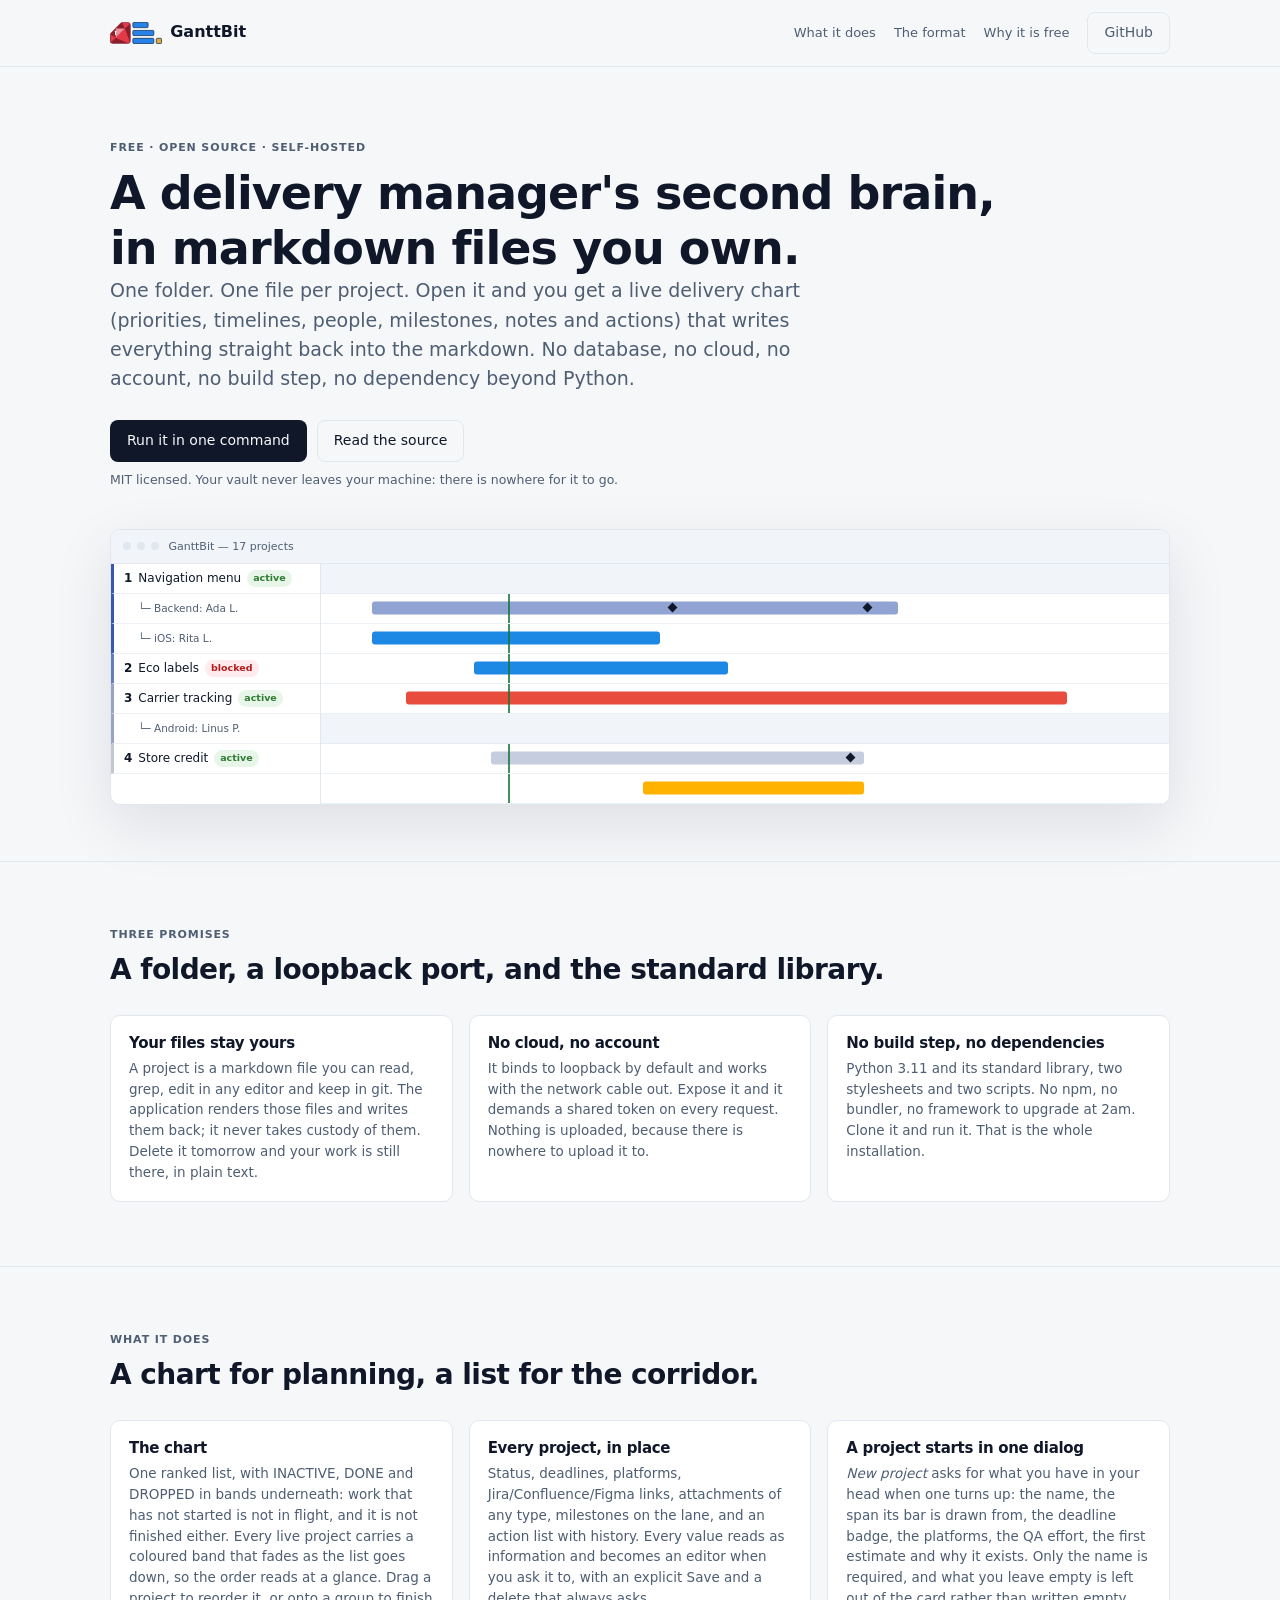
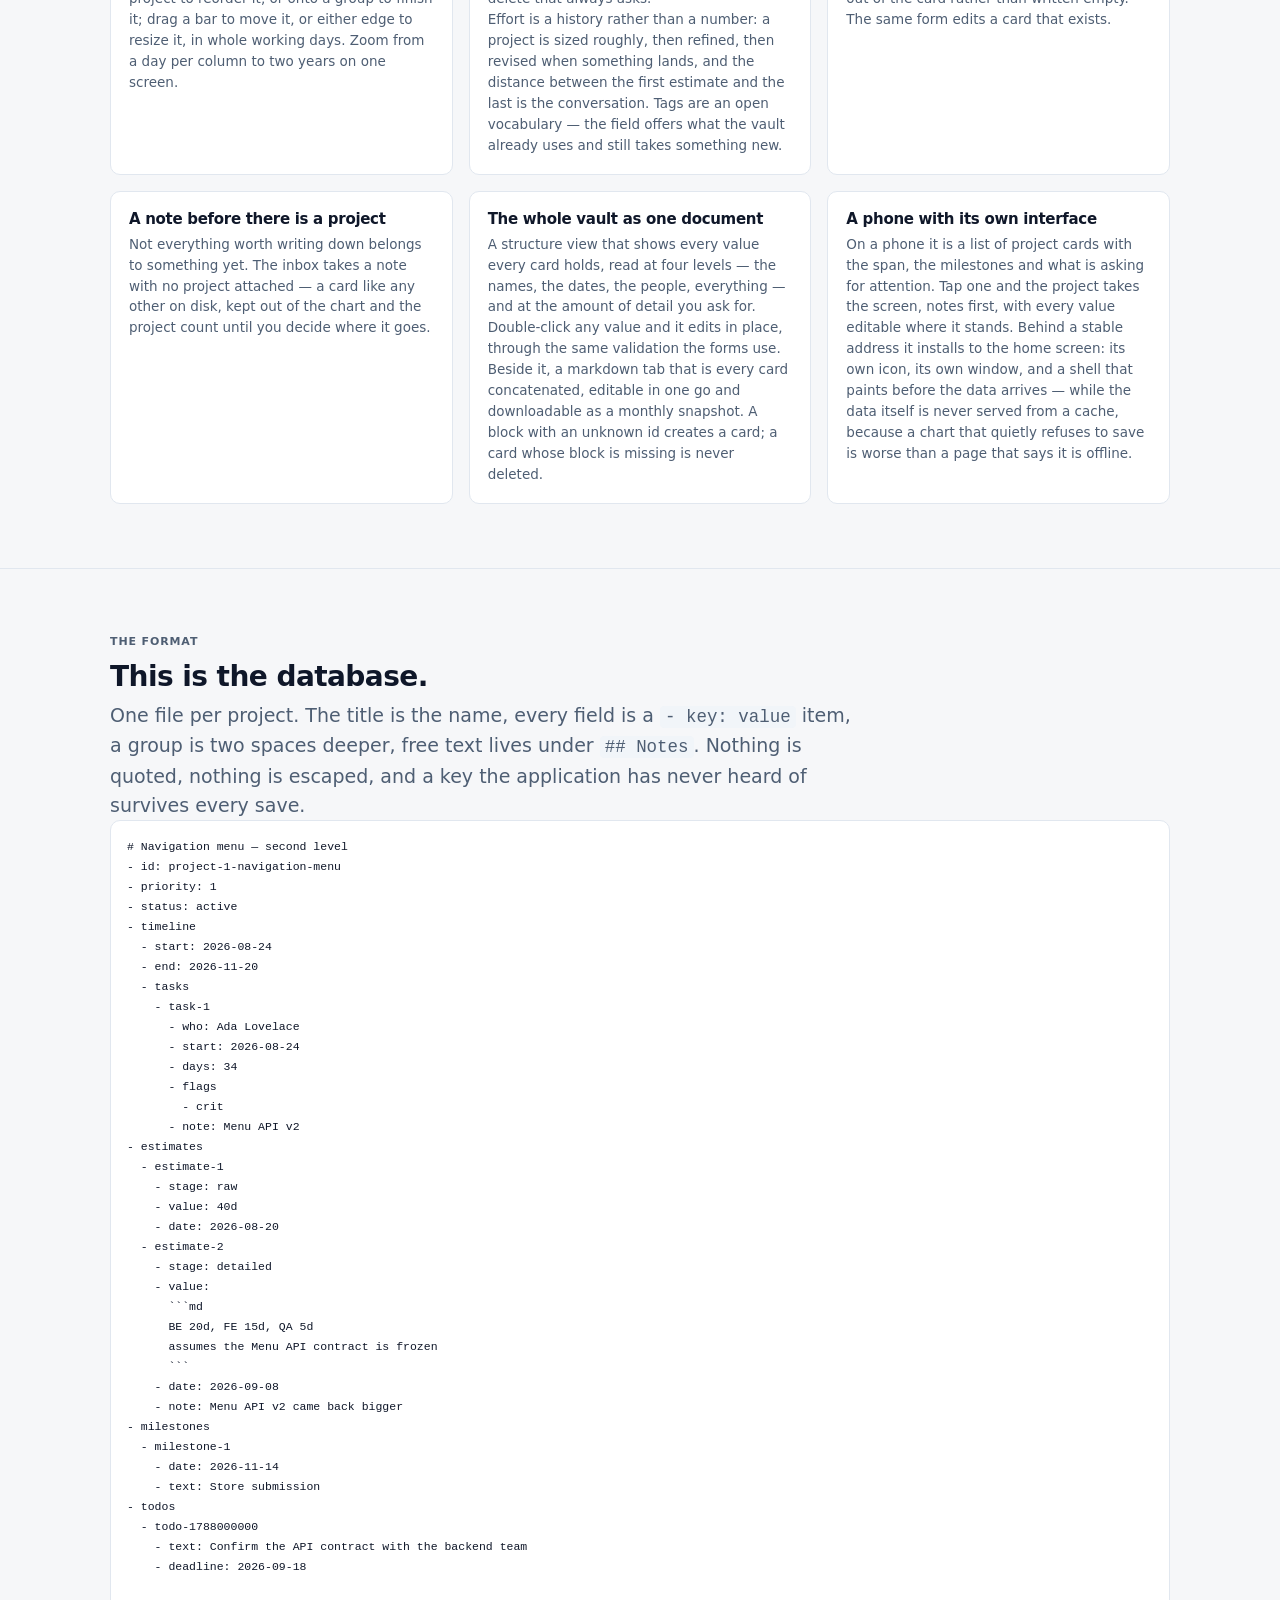
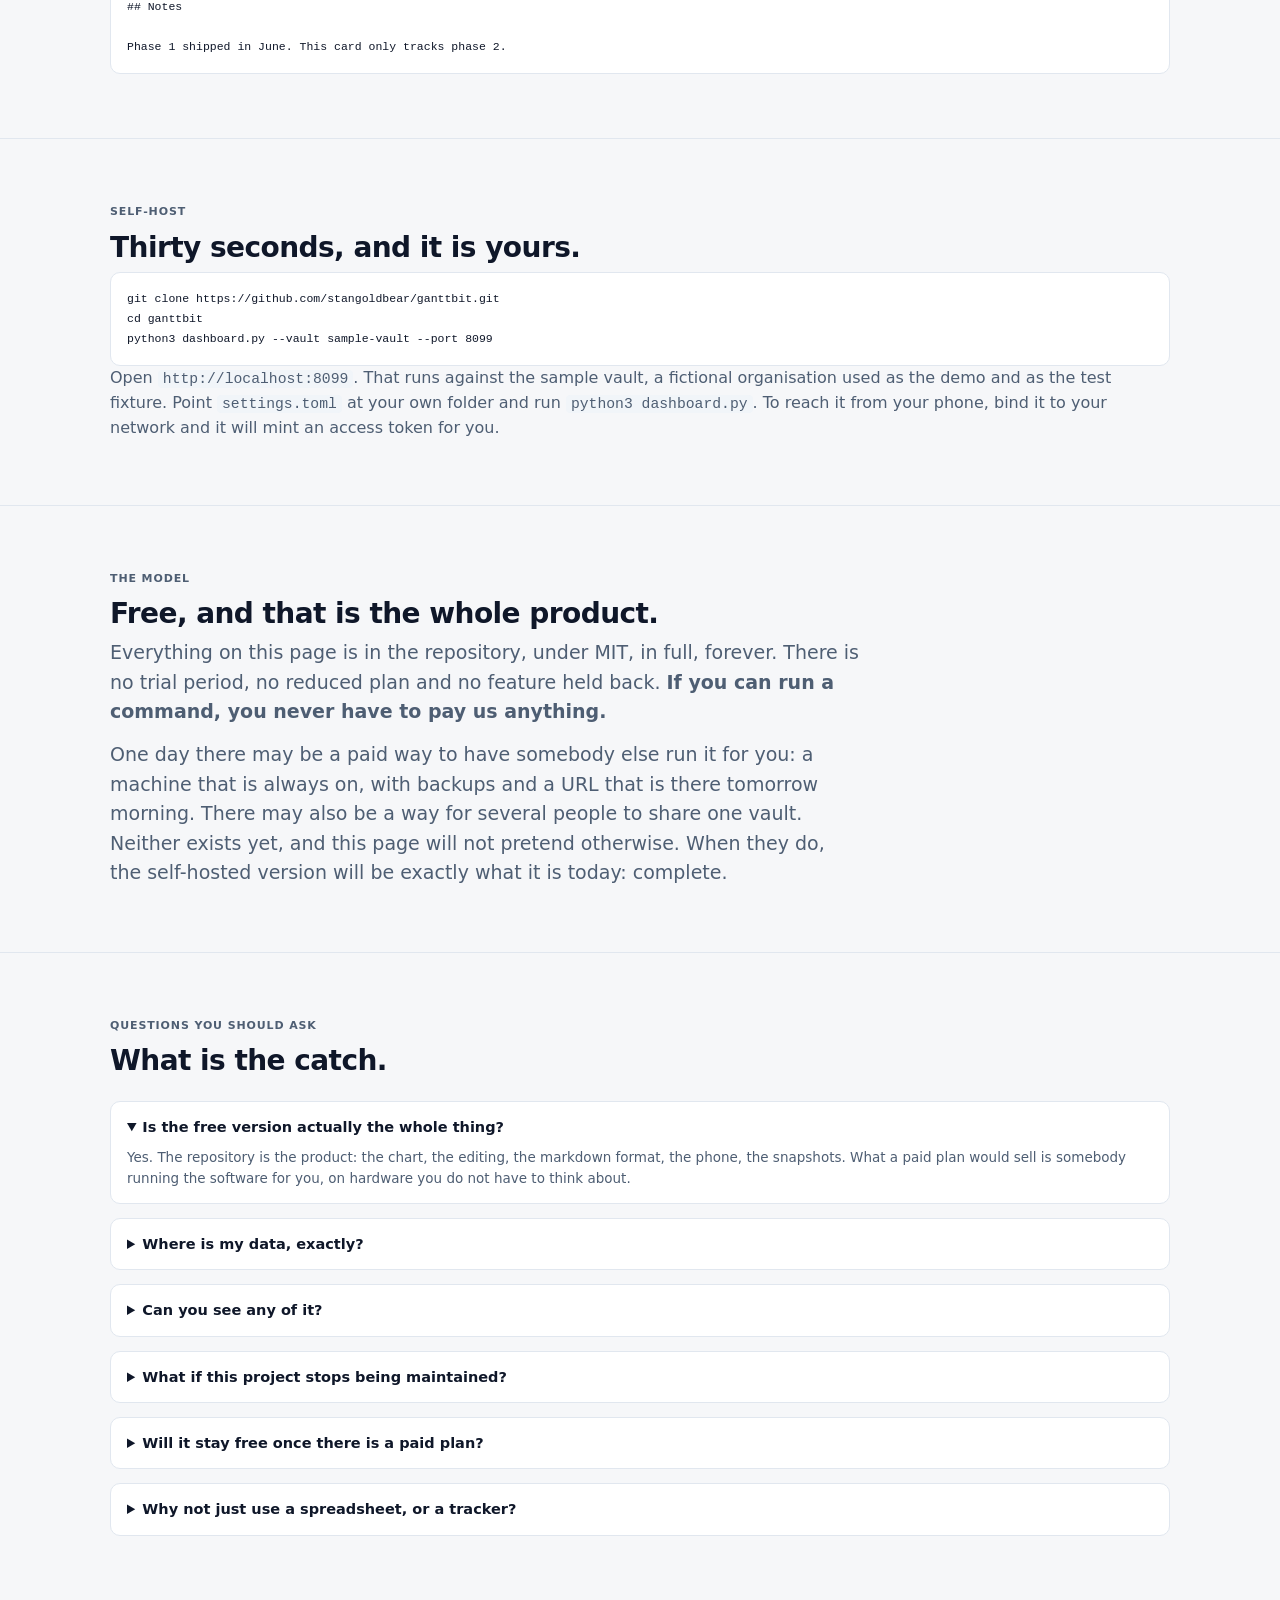
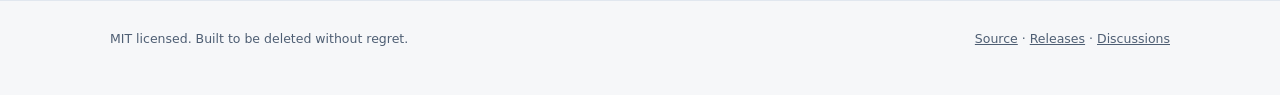
==== commit ee963125: "Release v1.4.0 ### Added  - **An estimate is as long as the answer was.** A project is sized in a   " ====
--- a/docs/index.html
+++ b/docs/index.html
@@ -212,7 +212,11 @@
     - date: 2026-08-20
   - estimate-2
     - stage: detailed
-    - value: 55d
+    - value:
+      ```md
+      BE 20d, FE 15d, QA 5d
+      assumes the Menu API contract is frozen
+      ```
     - date: 2026-09-08
     - note: Menu API v2 came back bigger
 - milestones
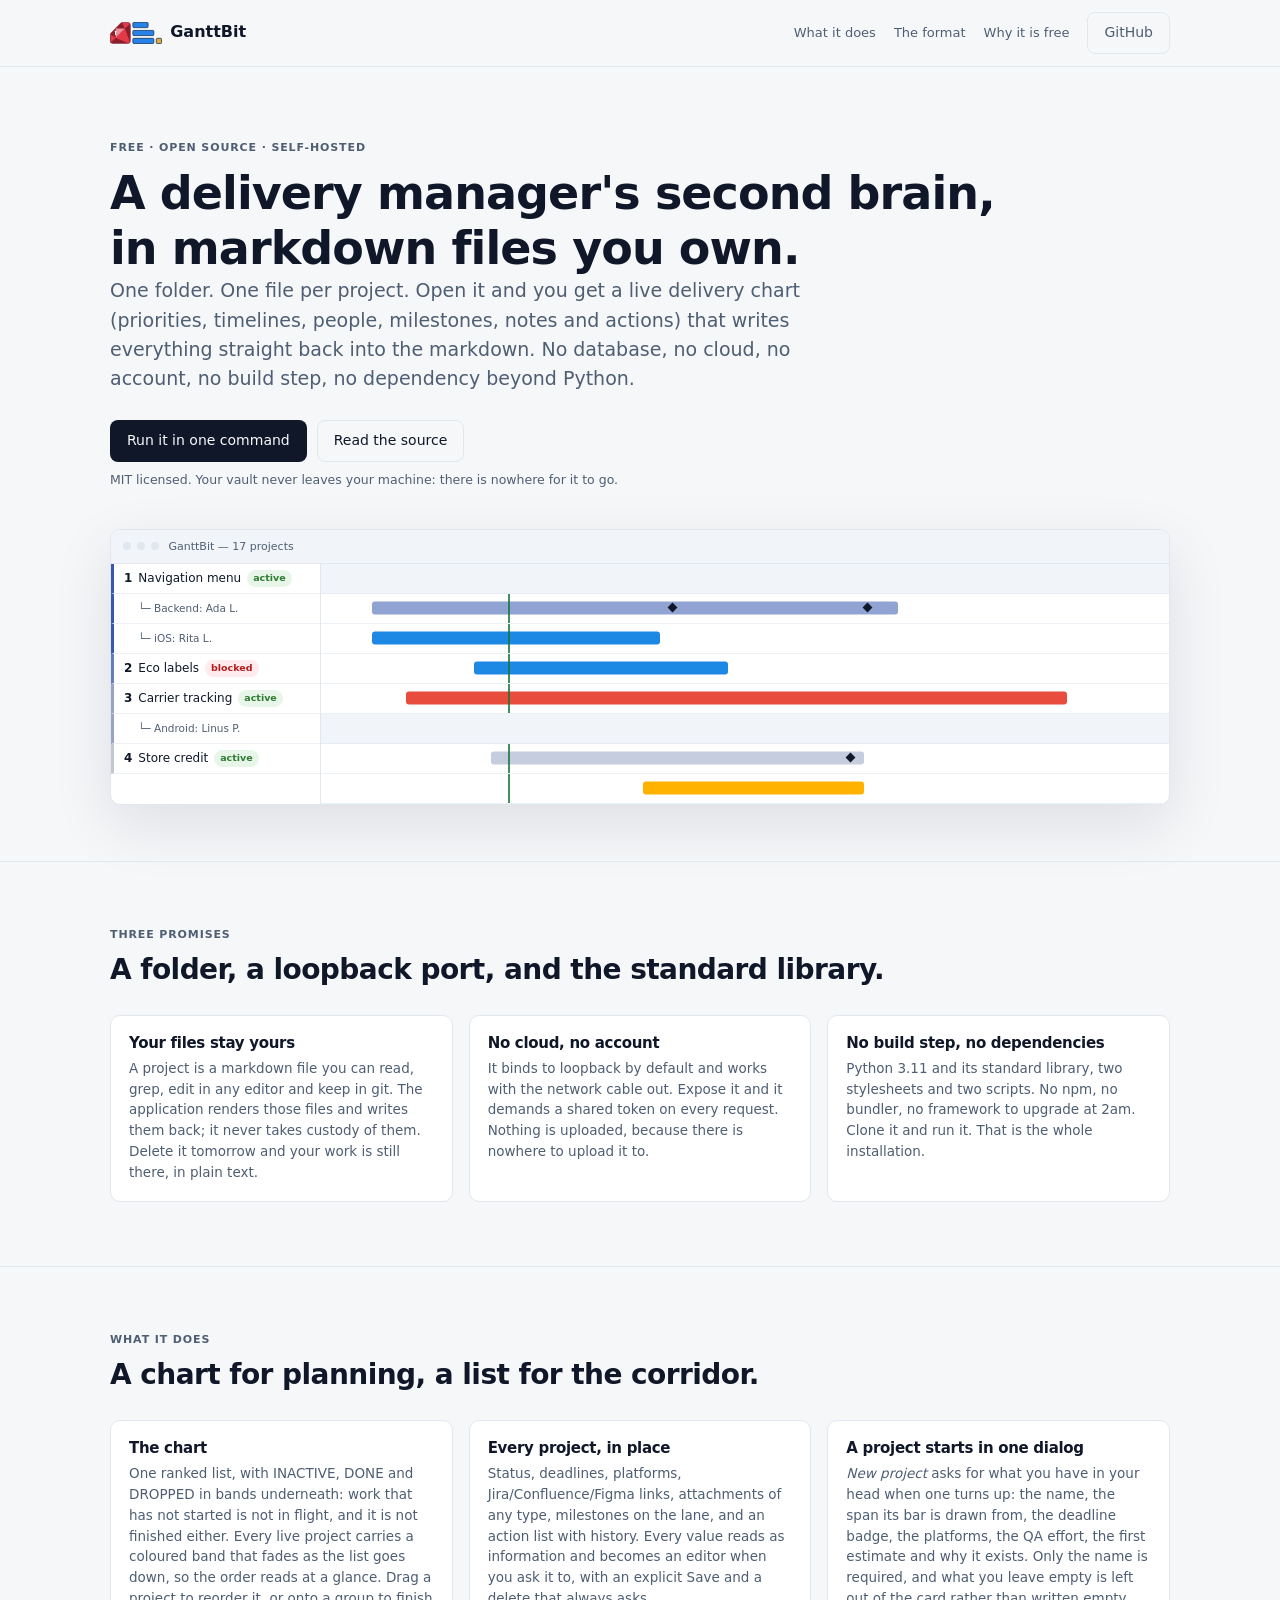
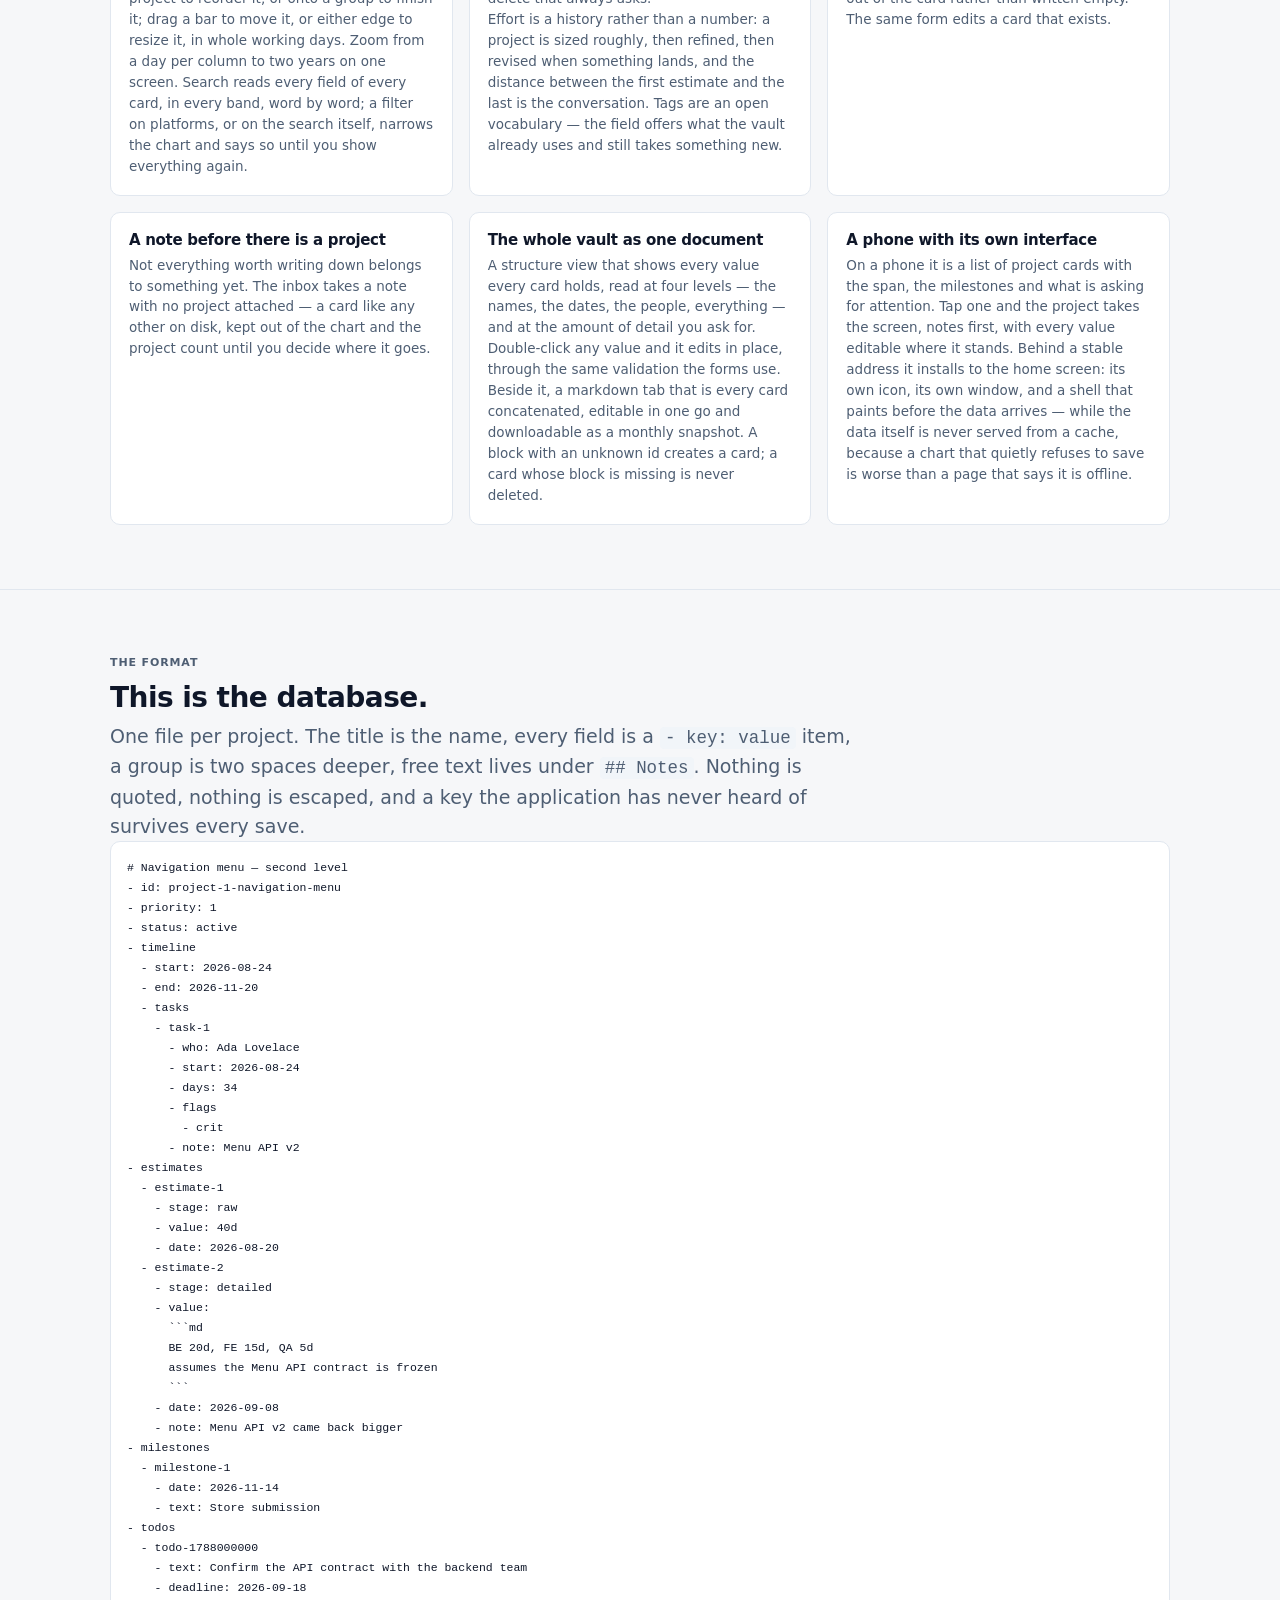
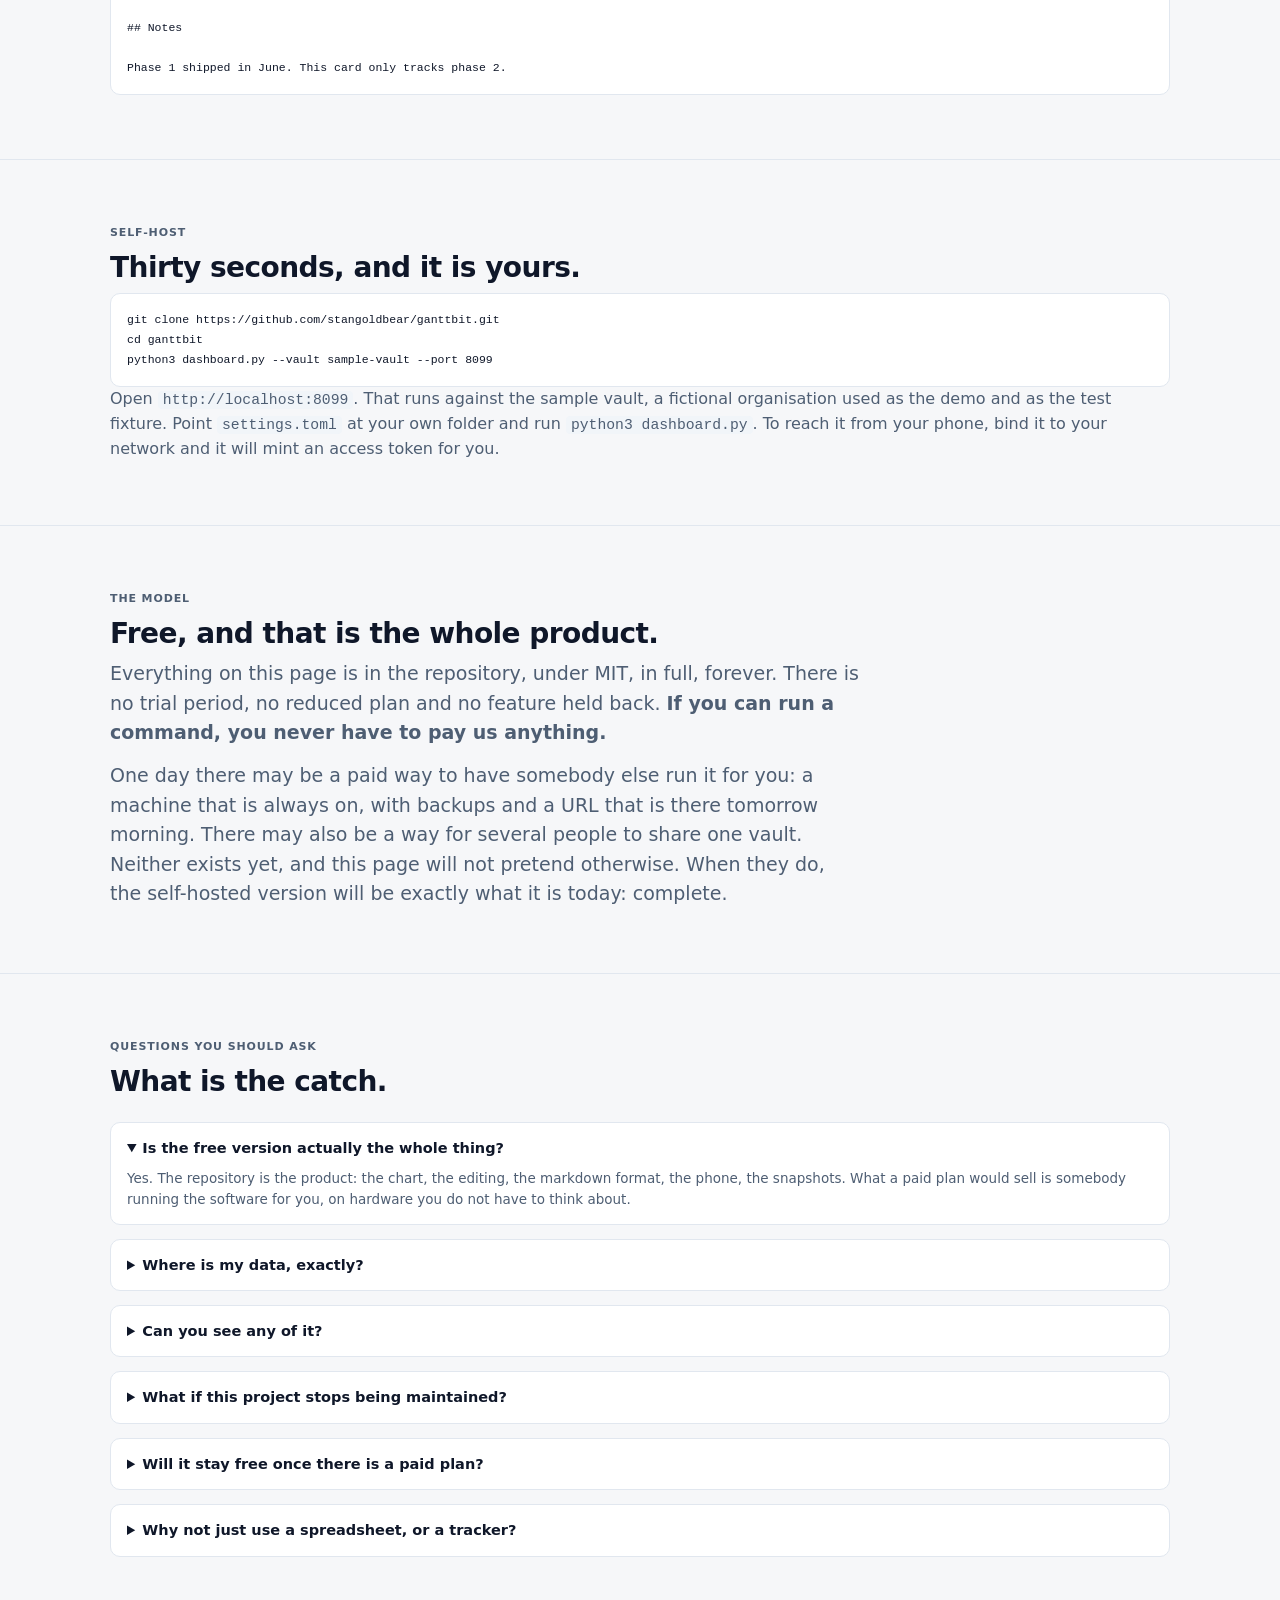
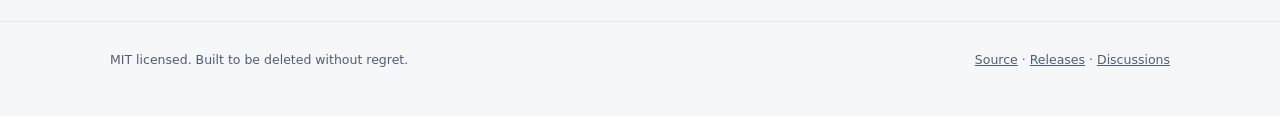
==== commit 2703f667: "Release v1.5.0 ### Added  - **The search reads the whole card, in every band.** It used to look at w" ====
--- a/docs/index.html
+++ b/docs/index.html
@@ -129,7 +129,10 @@
         list goes down, so the order reads at a glance. Drag a project to
         reorder it, or onto a group to finish it; drag a bar to move it, or
         either edge to resize it, in whole working days. Zoom from a day per
-        column to two years on one screen.</p>
+        column to two years on one screen. Search reads every field of every
+        card, in every band, word by word; a filter on platforms, or on the
+        search itself, narrows the chart and says so until you show everything
+        again.</p>
       </div>
       <div class="card">
         <h3>Every project, in place</h3>
